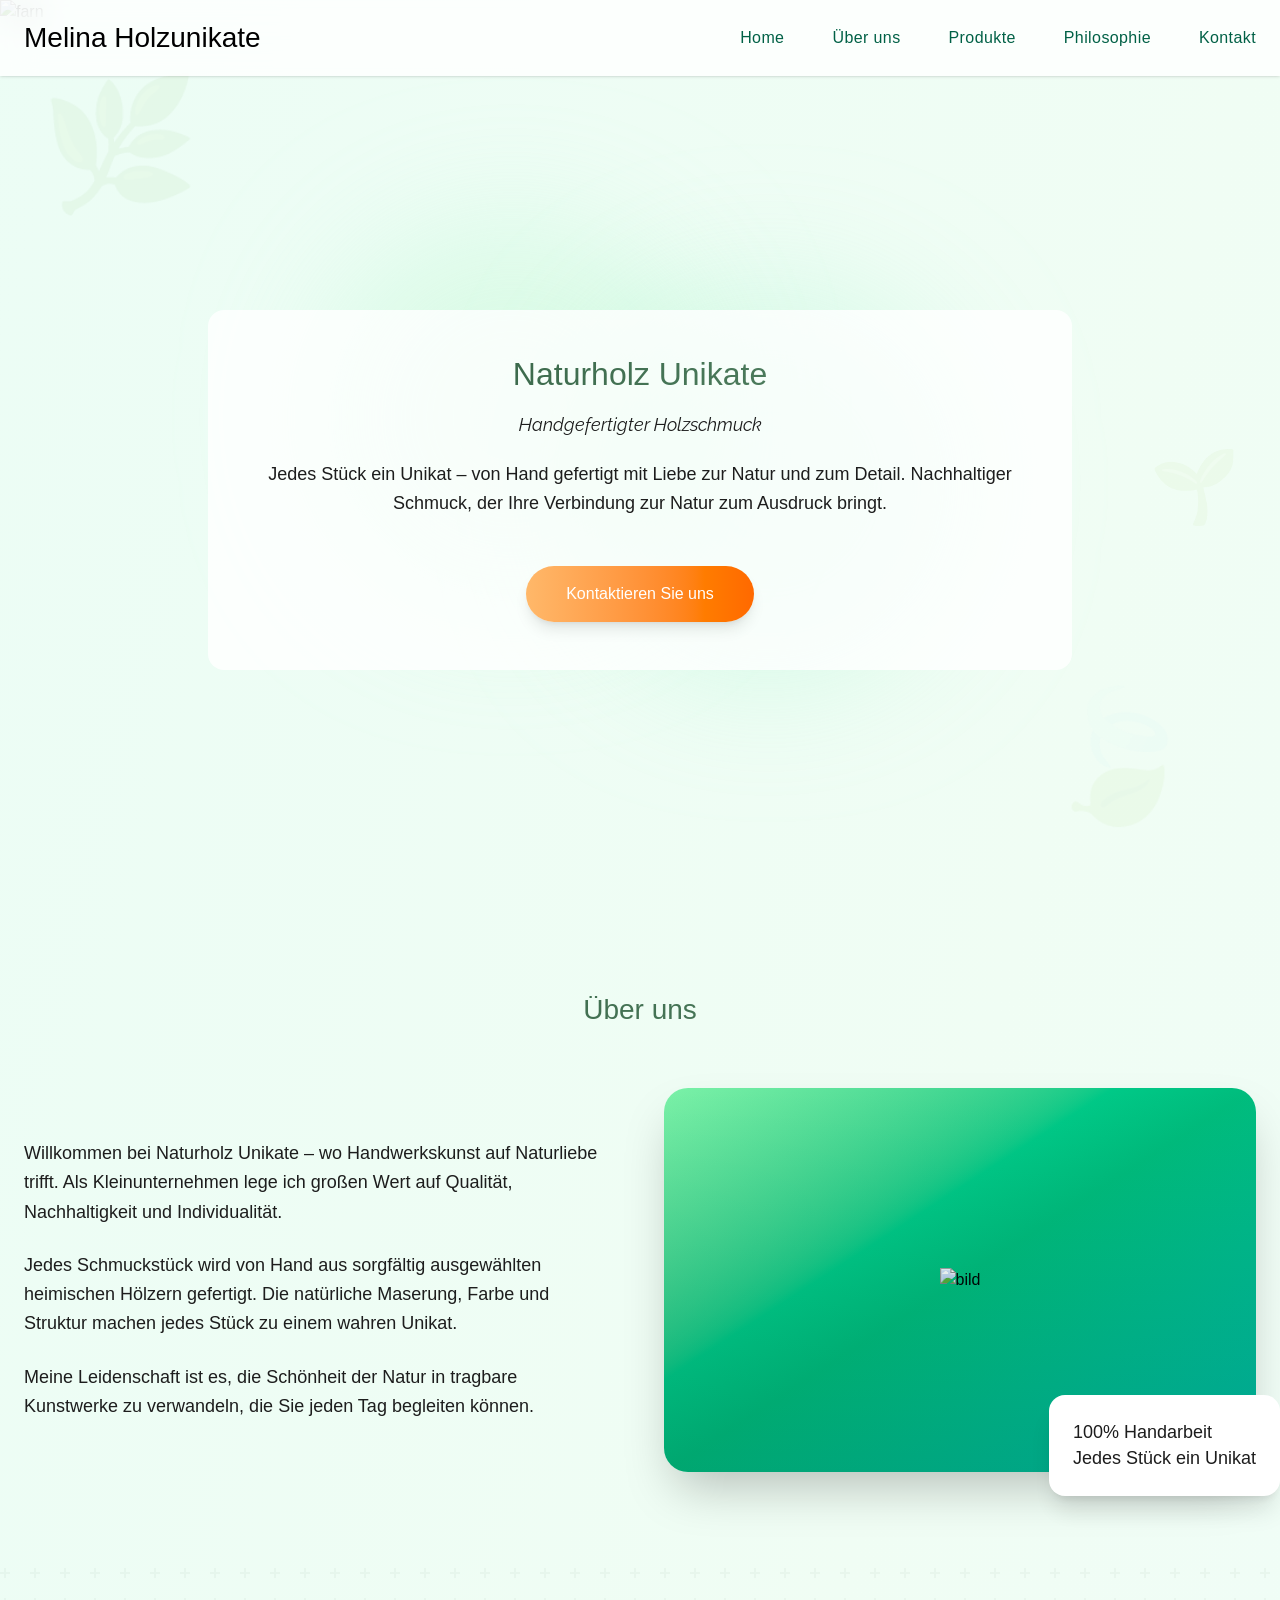
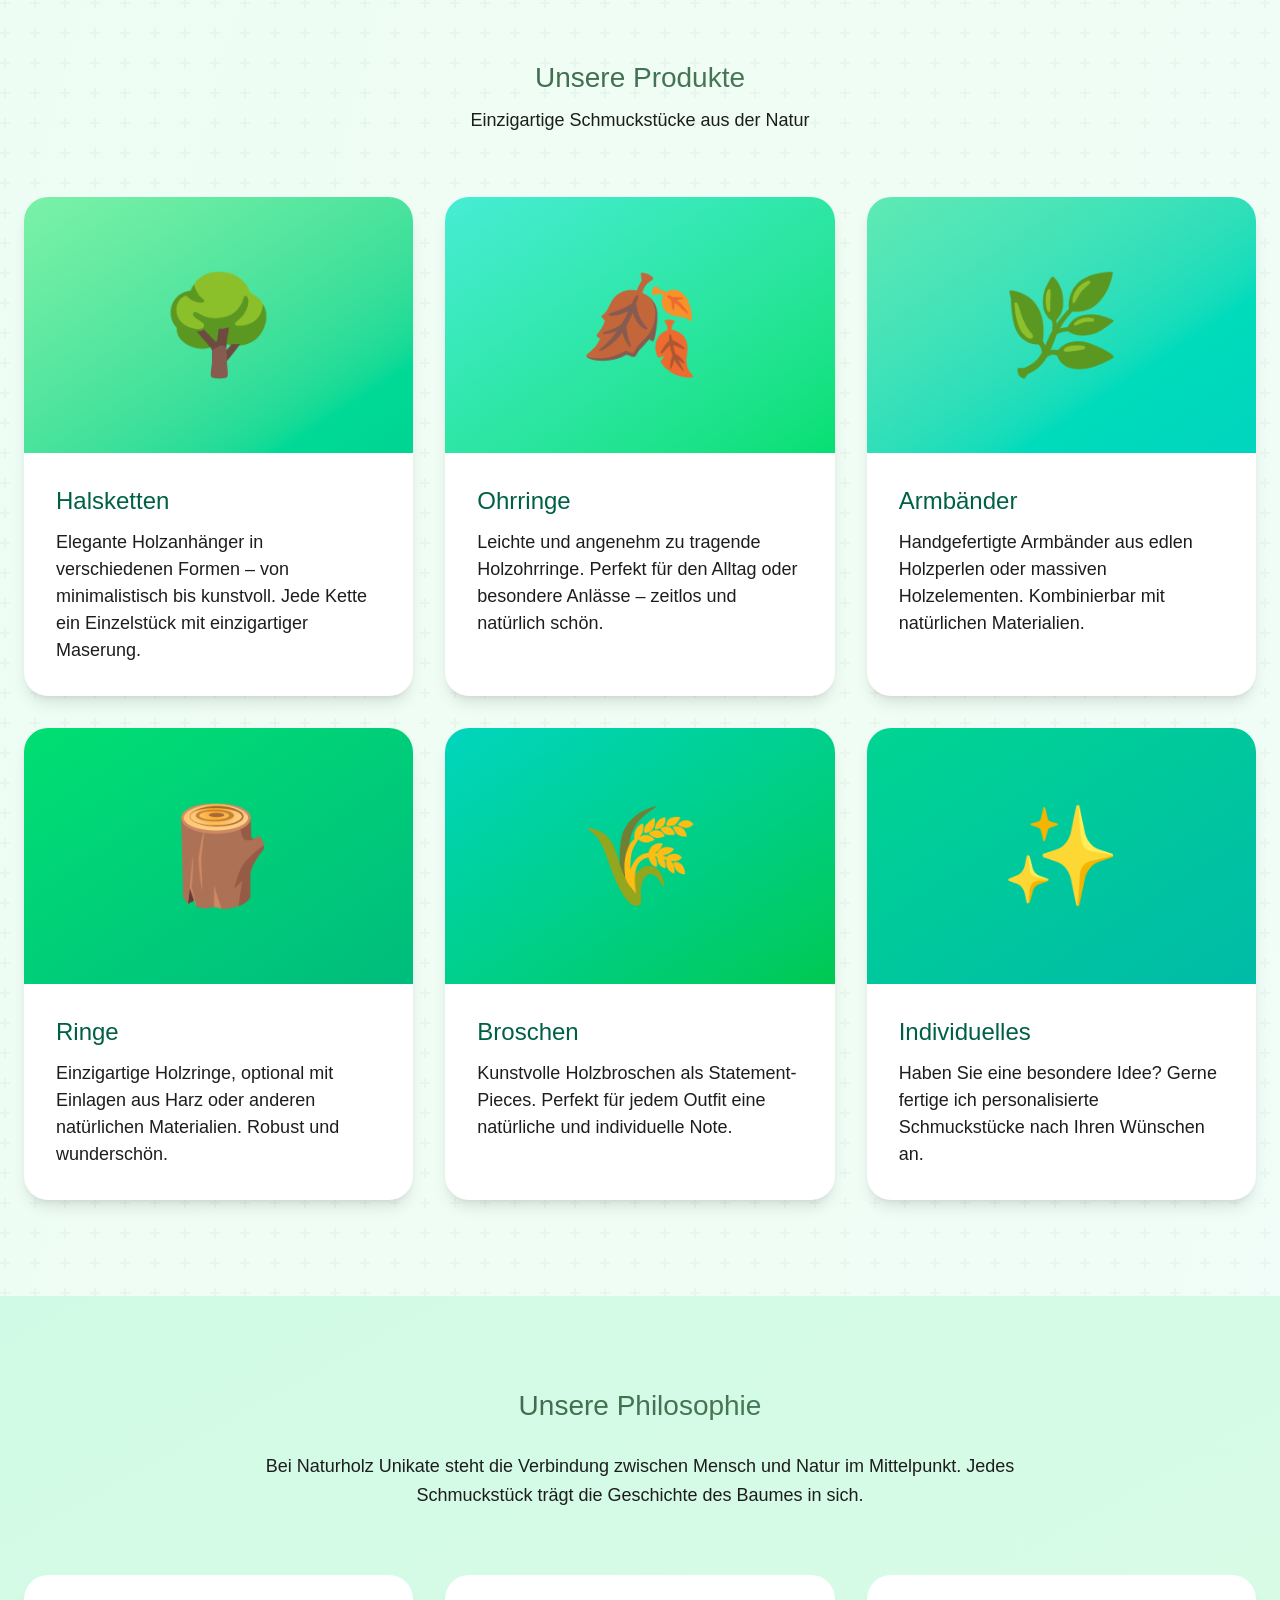
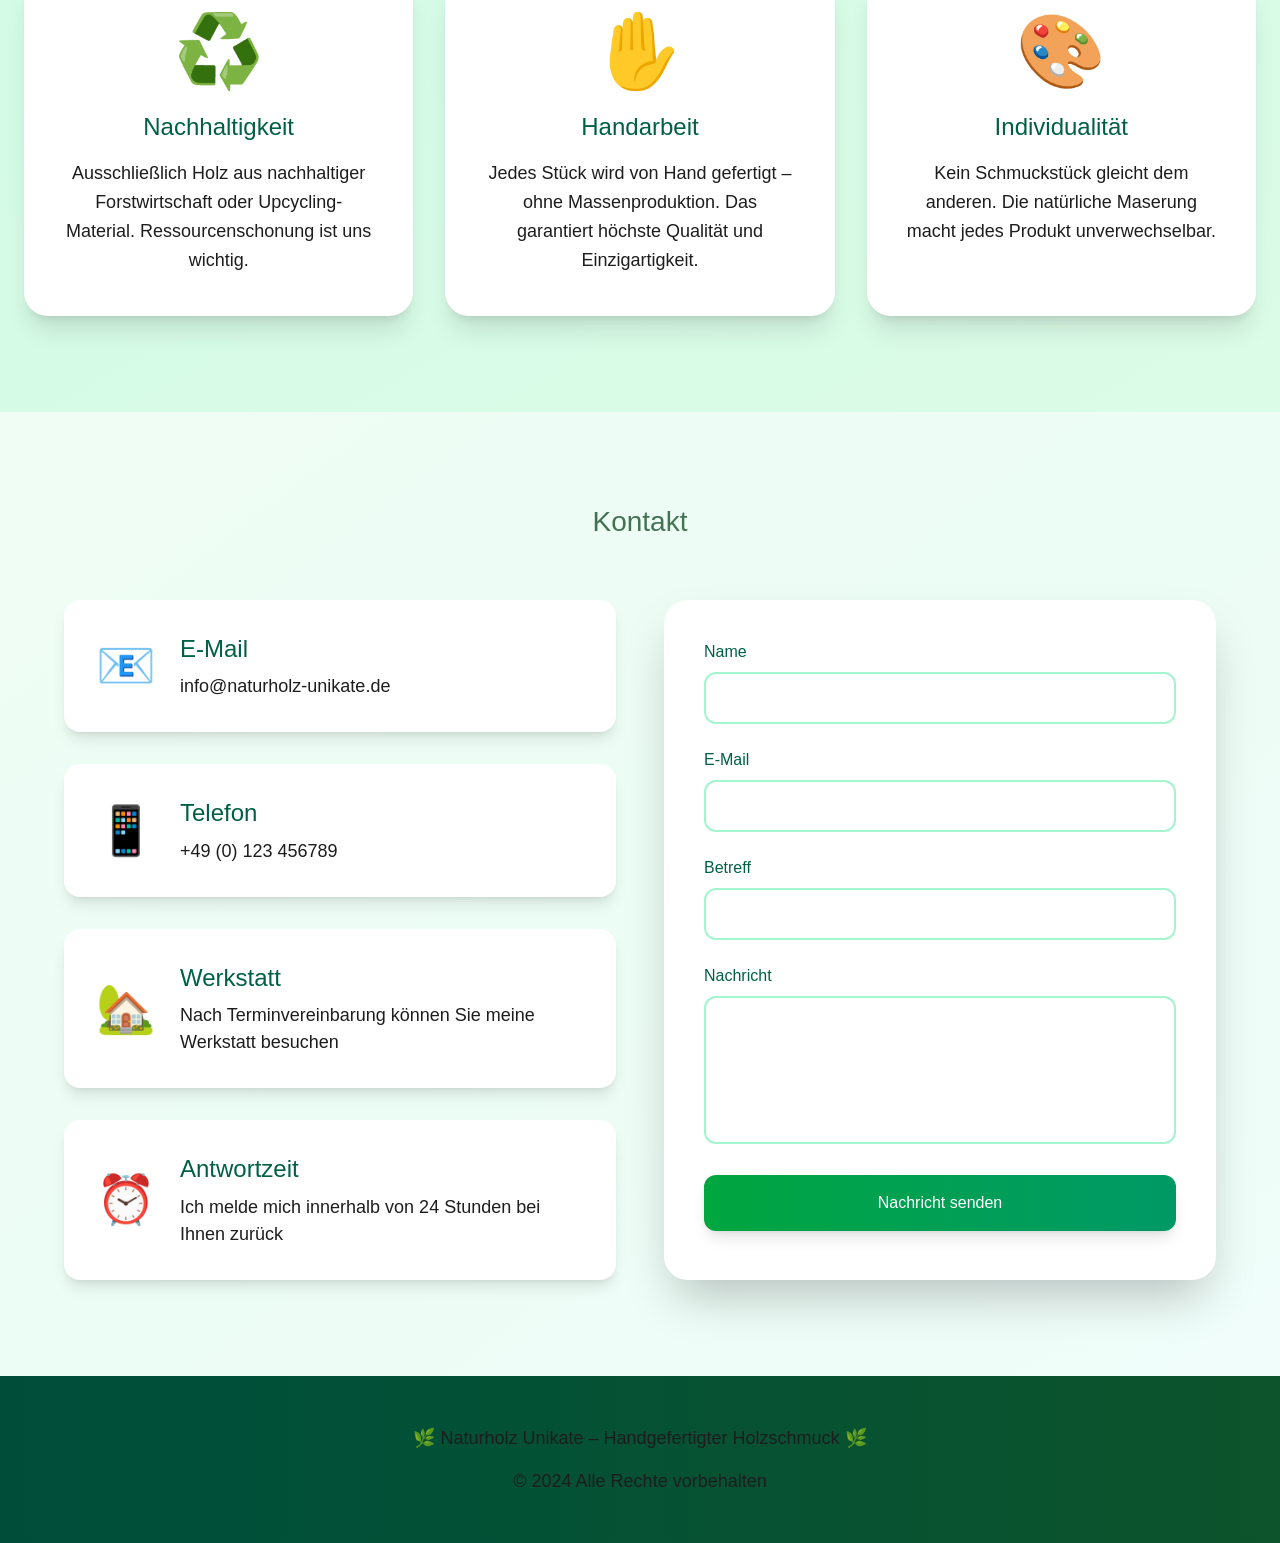
==== www/frontend/index.html @ d9a6f8c2 "first commit" ====
<!DOCTYPE html>
<html lang="de">
  <head>
    <meta charset="UTF-8" />
    <meta name="viewport" content="width=device-width, initial-scale=1.0" />
    <title>Naturholz Unikate - Handgefertigter Holzschmuck</title>
    <link href="./src/css/output.css" rel="stylesheet" />
  </head>
  <body class="bg-gradient-to-br from-emerald-50 via-green-50 to-teal-50 scroll-smooth" >

    <!-- Decorative Elements -->
    <div id="rotatingElements" class="fixed inset-0 overflow-hidden pointer-events-none">
      <div class="top-20 left-10 absolute opacity-5 text-9xl rotate-slow">
        🌿
      </div>
      <div
        class="right-20 bottom-20 absolute opacity-5 text-9xl rotate-slow"
        style="animation-delay: -20s"
      >
        🍃
      </div>
      <div
        class="top-1/2 right-10 absolute opacity-5 text-7xl"
        style="animation: float 8s ease-in-out infinite"
      >
        🌱
      </div>
    </div>

    <!-- Navigation -->
    <nav class="top-0 z-50 fixed bg-white/80 shadow-sm backdrop-blur-lg w-full">
      <div class="flex justify-between mx-auto px-6 py-4 max-w-7xl">
        <h2 class="text-lg">Melina Holzunikate</h2>
        <ul class="flex flex-wrap justify-center items-center gap-8 md:gap-12">
          <li>
            <a
              href="#home"
              class="font-medium text-emerald-800 hover:text-green-600 tracking-wide transition-colors"
              >Home</a
            >
          </li>
          <li>
            <a
              href="#aboutus"
              class="font-medium text-emerald-800 hover:text-green-600 tracking-wide transition-colors"
              >Über uns</a
            >
          </li>
          <li>
            <a
              href="#produkte"
              class="font-medium text-emerald-800 hover:text-green-600 tracking-wide transition-colors"
              >Produkte</a
            >
          </li>
          <li>
            <a
              href="#philosophie"
              class="font-medium text-emerald-800 hover:text-green-600 tracking-wide transition-colors"
              >Philosophie</a
            >
          </li>
          <li>
            <a
              href="#kontakt"
              class="font-medium text-emerald-800 hover:text-green-600 tracking-wide transition-colors"
              >Kontakt</a
            >
          </li>
        </ul>
      </div>
    </nav>

    <!-- Hero Section -->
    <section id="home" class="relative flex justify-center items-center pt-20 min-h-screen overflow-hidden">
        <img src="./src/images/fern-7444015_1280.jpg" alt="farn" class="absolute inset-0 w-full">  

      <!-- Animated circles -->
      <div
        class="top-1/4 left-1/4 absolute bg-green-200 opacity-30 blur-3xl rounded-full w-96 h-96 animate-pulse mix-blend-multiply filter"
      ></div>
      <div
        class="right-1/4 bottom-1/4 absolute bg-emerald-200 opacity-30 blur-3xl rounded-full w-96 h-96 animate-pulse mix-blend-multiply filter"
        style="animation-delay: 2s"
      ></div>

      <div class="z-10 relative bg-white/80 mx-auto p-12 rounded-2xl max-w-5xl text-center">
        <h1 class="mb-6 font-bold text-5xl md:text-7xl gradient-text">
          Naturholz Unikate
        </h1>
        <p class="mb-6 font-light text-green-700 text-2xl md:text-3xl italic">
          Handgefertigter Holzschmuck 
        </p>
        <p
          class="mx-auto max-w-3xl text-emerald-800 text-lg md:text-xl leading-relaxed"
        >
          Jedes Stück ein Unikat – von Hand gefertigt mit Liebe zur Natur und
          zum Detail. Nachhaltiger Schmuck, der Ihre Verbindung zur Natur zum
          Ausdruck bringt.
        </p>
        <div class="mt-12">
          <a
            href="#kontakt"
            class="inline-block bg-gradient-to-r from-orange-300 hover:from-orange-400 to-orange-500 hover:to-orange-600 shadow-lg px-10 py-4 rounded-full font-semibold text-white hover:scale-105 transition-all transform"
          >
            Kontaktieren Sie uns
          </a>
        </div>
      </div>
    </section>

    <!-- Über uns -->
    <section id="aboutus" class="relative px-6 py-24">
      <div class="mx-auto max-w-7xl">
        <h2
          class="mb-16 font-bold text-5xl md:text-6xl text-center gradient-text"
        >
          Über uns
        </h2>
        <div class="items-center gap-12 grid md:grid-cols-2">
          <div class="space-y-6 text-emerald-900 text-lg">
            <p class="leading-relaxed">
              Willkommen bei Naturholz Unikate – wo Handwerkskunst auf
              Naturliebe trifft. Als Kleinunternehmen lege ich großen Wert auf
              Qualität, Nachhaltigkeit und Individualität.
            </p>
            <p class="leading-relaxed">
              Jedes Schmuckstück wird von Hand aus sorgfältig ausgewählten
              heimischen Hölzern gefertigt. Die natürliche Maserung, Farbe und
              Struktur machen jedes Stück zu einem wahren Unikat.
            </p>
            <p class="leading-relaxed">
              Meine Leidenschaft ist es, die Schönheit der Natur in tragbare
              Kunstwerke zu verwandeln, die Sie jeden Tag begleiten können.
            </p>
          </div>
          <div class="relative">
            <div
              class="relative flex justify-center items-center bg-gradient-to-br from-green-300 via-emerald-500 to-teal-500 shadow-2xl rounded-3xl h-96 overflow-hidden hover:scale-105 transition-transform duration-500 transform"
            >
              <img src="./src/images/MEL_-224.jpg" alt="bild">
              <div
                class="absolute inset-0 bg-gradient-to-t from-emerald-900/20 to-transparent"
              ></div>
            </div>
            <div
              class="-right-6 -bottom-6 absolute bg-white shadow-xl p-6 rounded-2xl"
            >
              <p class="font-semibold text-green-700">100% Handarbeit</p>
              <p class="text-emerald-600 text-sm">Jedes Stück ein Unikat</p>
            </div>
          </div>
        </div>
      </div>
    </section>

    <!-- Produkte -->
    <section
      id="produkte"
      class="bg-gradient-to-br from-green-50 to-emerald-50 px-6 py-24 leaf-pattern"
    >
      <div class="mx-auto max-w-7xl">
        <h2
          class="mb-4 font-bold text-5xl md:text-6xl text-center gradient-text"
        >
          Unsere Produkte
        </h2>
        <p class="mb-16 text-emerald-700 text-xl text-center">
          Einzigartige Schmuckstücke aus der Natur
        </p>

        <div class="gap-8 grid md:grid-cols-2 lg:grid-cols-3">
          <!-- Produkt 1 -->
          <div
            class="group bg-white shadow-lg hover:shadow-2xl rounded-3xl overflow-hidden transition-all hover:-translate-y-2 duration-300 transform"
          >
            <div
              class="relative flex justify-center items-center bg-gradient-to-br from-green-300 to-emerald-400 h-64 overflow-hidden"
            >
              <span
                class="text-8xl group-hover:scale-110 transition-transform duration-300"
                >🌳</span
              >
              <div
                class="absolute inset-0 bg-emerald-600/0 group-hover:bg-emerald-600/10 transition-colors"
              ></div>
            </div>
            <div class="p-8">
              <h3 class="mb-3 font-bold text-emerald-800 text-2xl">
                Halsketten
              </h3>
              <p class="text-emerald-700">
                Elegante Holzanhänger in verschiedenen Formen – von
                minimalistisch bis kunstvoll. Jede Kette ein Einzelstück mit
                einzigartiger Maserung.
              </p>
            </div>
          </div>

          <!-- Produkt 2 -->
          <div
            class="group bg-white shadow-lg hover:shadow-2xl rounded-3xl overflow-hidden transition-all hover:-translate-y-2 duration-300 transform"
          >
            <div
              class="relative flex justify-center items-center bg-gradient-to-br from-teal-300 to-green-400 h-64 overflow-hidden"
            >
              <span
                class="text-8xl group-hover:scale-110 transition-transform duration-300"
                >🍂</span
              >
              <div
                class="absolute inset-0 bg-green-600/0 group-hover:bg-green-600/10 transition-colors"
              ></div>
            </div>
            <div class="p-8">
              <h3 class="mb-3 font-bold text-emerald-800 text-2xl">Ohrringe</h3>
              <p class="text-emerald-700">
                Leichte und angenehm zu tragende Holzohrringe. Perfekt für den
                Alltag oder besondere Anlässe – zeitlos und natürlich schön.
              </p>
            </div>
          </div>

          <!-- Produkt 3 -->
          <div
            class="group bg-white shadow-lg hover:shadow-2xl rounded-3xl overflow-hidden transition-all hover:-translate-y-2 duration-300 transform"
          >
            <div
              class="relative flex justify-center items-center bg-gradient-to-br from-emerald-300 to-teal-400 h-64 overflow-hidden"
            >
              <span
                class="text-8xl group-hover:scale-110 transition-transform duration-300"
                >🌿</span
              >
              <div
                class="absolute inset-0 bg-teal-600/0 group-hover:bg-teal-600/10 transition-colors"
              ></div>
            </div>
            <div class="p-8">
              <h3 class="mb-3 font-bold text-emerald-800 text-2xl">
                Armbänder
              </h3>
              <p class="text-emerald-700">
                Handgefertigte Armbänder aus edlen Holzperlen oder massiven
                Holzelementen. Kombinierbar mit natürlichen Materialien.
              </p>
            </div>
          </div>

          <!-- Produkt 4 -->
          <div
            class="group bg-white shadow-lg hover:shadow-2xl rounded-3xl overflow-hidden transition-all hover:-translate-y-2 duration-300 transform"
          >
            <div
              class="relative flex justify-center items-center bg-gradient-to-br from-green-400 to-emerald-500 h-64 overflow-hidden"
            >
              <span
                class="text-8xl group-hover:scale-110 transition-transform duration-300"
                >🪵</span
              >
              <div
                class="absolute inset-0 bg-emerald-700/0 group-hover:bg-emerald-700/10 transition-colors"
              ></div>
            </div>
            <div class="p-8">
              <h3 class="mb-3 font-bold text-emerald-800 text-2xl">Ringe</h3>
              <p class="text-emerald-700">
                Einzigartige Holzringe, optional mit Einlagen aus Harz oder
                anderen natürlichen Materialien. Robust und wunderschön.
              </p>
            </div>
          </div>

          <!-- Produkt 5 -->
          <div
            class="group bg-white shadow-lg hover:shadow-2xl rounded-3xl overflow-hidden transition-all hover:-translate-y-2 duration-300 transform"
          >
            <div
              class="relative flex justify-center items-center bg-gradient-to-br from-teal-400 to-green-500 h-64 overflow-hidden"
            >
              <span
                class="text-8xl group-hover:scale-110 transition-transform duration-300"
                >🌾</span
              >
              <div
                class="absolute inset-0 bg-green-700/0 group-hover:bg-green-700/10 transition-colors"
              ></div>
            </div>
            <div class="p-8">
              <h3 class="mb-3 font-bold text-emerald-800 text-2xl">Broschen</h3>
              <p class="text-emerald-700">
                Kunstvolle Holzbroschen als Statement-Pieces. Perfekt für jedem
                Outfit eine natürliche und individuelle Note.
              </p>
            </div>
          </div>

          <!-- Produkt 6 -->
          <div
            class="group bg-white shadow-lg hover:shadow-2xl rounded-3xl overflow-hidden transition-all hover:-translate-y-2 duration-300 transform"
          >
            <div
              class="relative flex justify-center items-center bg-gradient-to-br from-emerald-400 to-teal-500 h-64 overflow-hidden"
            >
              <span
                class="text-8xl group-hover:scale-110 transition-transform duration-300"
                >✨</span
              >
              <div
                class="absolute inset-0 bg-teal-700/0 group-hover:bg-teal-700/10 transition-colors"
              ></div>
            </div>
            <div class="p-8">
              <h3 class="mb-3 font-bold text-emerald-800 text-2xl">
                Individuelles
              </h3>
              <p class="text-emerald-700">
                Haben Sie eine besondere Idee? Gerne fertige ich personalisierte
                Schmuckstücke nach Ihren Wünschen an.
              </p>
            </div>
          </div>
        </div>
      </div>
    </section>

    <!-- Philosophie -->
    <section
      id="philosophie"
      class="bg-gradient-to-br from-emerald-100 to-green-100 px-6 py-24"
    >
      <div class="mx-auto max-w-7xl">
        <h2
          class="mb-8 font-bold text-5xl md:text-6xl text-center gradient-text"
        >
          Unsere Philosophie
        </h2>
        <p
          class="mx-auto mb-16 max-w-3xl text-emerald-800 text-xl text-center leading-relaxed"
        >
          Bei Naturholz Unikate steht die Verbindung zwischen Mensch und Natur
          im Mittelpunkt. Jedes Schmuckstück trägt die Geschichte des Baumes in
          sich.
        </p>

        <div class="gap-8 grid md:grid-cols-3">
          <div
            class="bg-white shadow-xl p-10 rounded-3xl text-center hover:scale-105 transition-all duration-300 transform"
          >
            <div class="mb-6 text-7xl">♻️</div>
            <h3 class="mb-4 font-bold text-emerald-800 text-2xl">
              Nachhaltigkeit
            </h3>
            <p class="text-emerald-700 leading-relaxed">
              Ausschließlich Holz aus nachhaltiger Forstwirtschaft oder
              Upcycling-Material. Ressourcenschonung ist uns wichtig.
            </p>
          </div>

          <div
            class="bg-white shadow-xl p-10 rounded-3xl text-center hover:scale-105 transition-all duration-300 transform"
          >
            <div class="mb-6 text-7xl">✋</div>
            <h3 class="mb-4 font-bold text-emerald-800 text-2xl">Handarbeit</h3>
            <p class="text-emerald-700 leading-relaxed">
              Jedes Stück wird von Hand gefertigt – ohne Massenproduktion. Das
              garantiert höchste Qualität und Einzigartigkeit.
            </p>
          </div>

          <div
            class="bg-white shadow-xl p-10 rounded-3xl text-center hover:scale-105 transition-all duration-300 transform"
          >
            <div class="mb-6 text-7xl">🎨</div>
            <h3 class="mb-4 font-bold text-emerald-800 text-2xl">
              Individualität
            </h3>
            <p class="text-emerald-700 leading-relaxed">
              Kein Schmuckstück gleicht dem anderen. Die natürliche Maserung
              macht jedes Produkt unverwechselbar.
            </p>
          </div>
        </div>
      </div>
    </section>

    <!-- Kontakt -->
    <section
      id="kontakt"
      class="bg-gradient-to-br from-green-50 via-emerald-50 to-teal-50 px-6 py-24"
    >
      <div class="mx-auto max-w-6xl">
        <h2
          class="mb-16 font-bold text-5xl md:text-6xl text-center gradient-text"
        >
          Kontakt
        </h2>

        <div class="gap-12 grid md:grid-cols-2">
          <!-- Kontakt Info -->
          <div class="space-y-8">
            <div
              class="bg-white shadow-lg hover:shadow-xl p-8 rounded-2xl transition-shadow"
            >
              <div class="flex items-center gap-6">
                <div class="text-5xl">📧</div>
                <div>
                  <h3 class="mb-2 font-bold text-emerald-800 text-xl">
                    E-Mail
                  </h3>
                  <p class="text-emerald-700">info@naturholz-unikate.de</p>
                </div>
              </div>
            </div>

            <div
              class="bg-white shadow-lg hover:shadow-xl p-8 rounded-2xl transition-shadow"
            >
              <div class="flex items-center gap-6">
                <div class="text-5xl">📱</div>
                <div>
                  <h3 class="mb-2 font-bold text-emerald-800 text-xl">
                    Telefon
                  </h3>
                  <p class="text-emerald-700">+49 (0) 123 456789</p>
                </div>
              </div>
            </div>

            <div
              class="bg-white shadow-lg hover:shadow-xl p-8 rounded-2xl transition-shadow"
            >
              <div class="flex items-center gap-6">
                <div class="text-5xl">🏡</div>
                <div>
                  <h3 class="mb-2 font-bold text-emerald-800 text-xl">
                    Werkstatt
                  </h3>
                  <p class="text-emerald-700">
                    Nach Terminvereinbarung können Sie meine Werkstatt besuchen
                  </p>
                </div>
              </div>
            </div>

            <div
              class="bg-white shadow-lg hover:shadow-xl p-8 rounded-2xl transition-shadow"
            >
              <div class="flex items-center gap-6">
                <div class="text-5xl">⏰</div>
                <div>
                  <h3 class="mb-2 font-bold text-emerald-800 text-xl">
                    Antwortzeit
                  </h3>
                  <p class="text-emerald-700">
                    Ich melde mich innerhalb von 24 Stunden bei Ihnen zurück
                  </p>
                </div>
              </div>
            </div>
          </div>

          <!-- Kontakt Form -->
          <div class="bg-white shadow-2xl p-10 rounded-3xl">
            <form id="contact-form" class="space-y-6">
              <div>
                <label class="block mb-2 font-semibold text-emerald-800"
                  >Name</label
                >
                <input
                  type="text"
                  required
                  class="px-4 py-3 border-2 border-emerald-200 focus:border-emerald-500 rounded-xl focus:outline-none w-full transition-colors"
                />
              </div>
              <div>
                <label class="block mb-2 font-semibold text-emerald-800"
                  >E-Mail</label
                >
                <input
                  type="email"
                  required
                  class="px-4 py-3 border-2 border-emerald-200 focus:border-emerald-500 rounded-xl focus:outline-none w-full transition-colors"
                />
              </div>
              <div>
                <label class="block mb-2 font-semibold text-emerald-800"
                  >Betreff</label
                >
                <input
                  type="text"
                  required
                  class="px-4 py-3 border-2 border-emerald-200 focus:border-emerald-500 rounded-xl focus:outline-none w-full transition-colors"
                />
              </div>
              <div>
                <label class="block mb-2 font-semibold text-emerald-800"
                  >Nachricht</label
                >
                <textarea
                  required
                  rows="5"
                  class="px-4 py-3 border-2 border-emerald-200 focus:border-emerald-500 rounded-xl focus:outline-none w-full transition-colors resize-none"
                ></textarea>
              </div>
              <button
                type="submit"
                class="bg-gradient-to-r from-green-600 hover:from-green-700 to-emerald-600 hover:to-emerald-700 shadow-lg py-4 rounded-xl w-full font-semibold text-white hover:scale-105 transition-all transform"
              >
                Nachricht senden
              </button>
            </form>
          </div>
        </div>
      </div>
    </section>

    <!-- Footer -->
    <footer
      class="bg-gradient-to-r from-emerald-900 to-green-900 py-12 text-emerald-100 text-center"
    >
      <div class="mx-auto px-6 max-w-7xl">
        <p class="mb-4 text-lg">
          🌿 Naturholz Unikate – Handgefertigter Holzschmuck 🌿
        </p>
        <p class="text-emerald-300">&copy; 2024 Alle Rechte vorbehalten</p>
      </div>
    </footer>

    <script>
      // Smooth scroll
      document.querySelectorAll('a[href^="#"]').forEach((anchor) => {
        anchor.addEventListener("click", function (e) {
          e.preventDefault();
          const target = document.querySelector(this.getAttribute("href"));
          if (target) {
            target.scrollIntoView({ behavior: "smooth", block: "start" });
          }
        });
      });

      // Form submission
      document
        .getElementById("contact-form")
        .addEventListener("submit", function (e) {
          e.preventDefault();
          alert(
            "Vielen Dank für Ihre Nachricht! 🌿 Ich werde mich zeitnah bei Ihnen melden."
          );
          this.reset();
        });
    </script>
  </body>
</html>
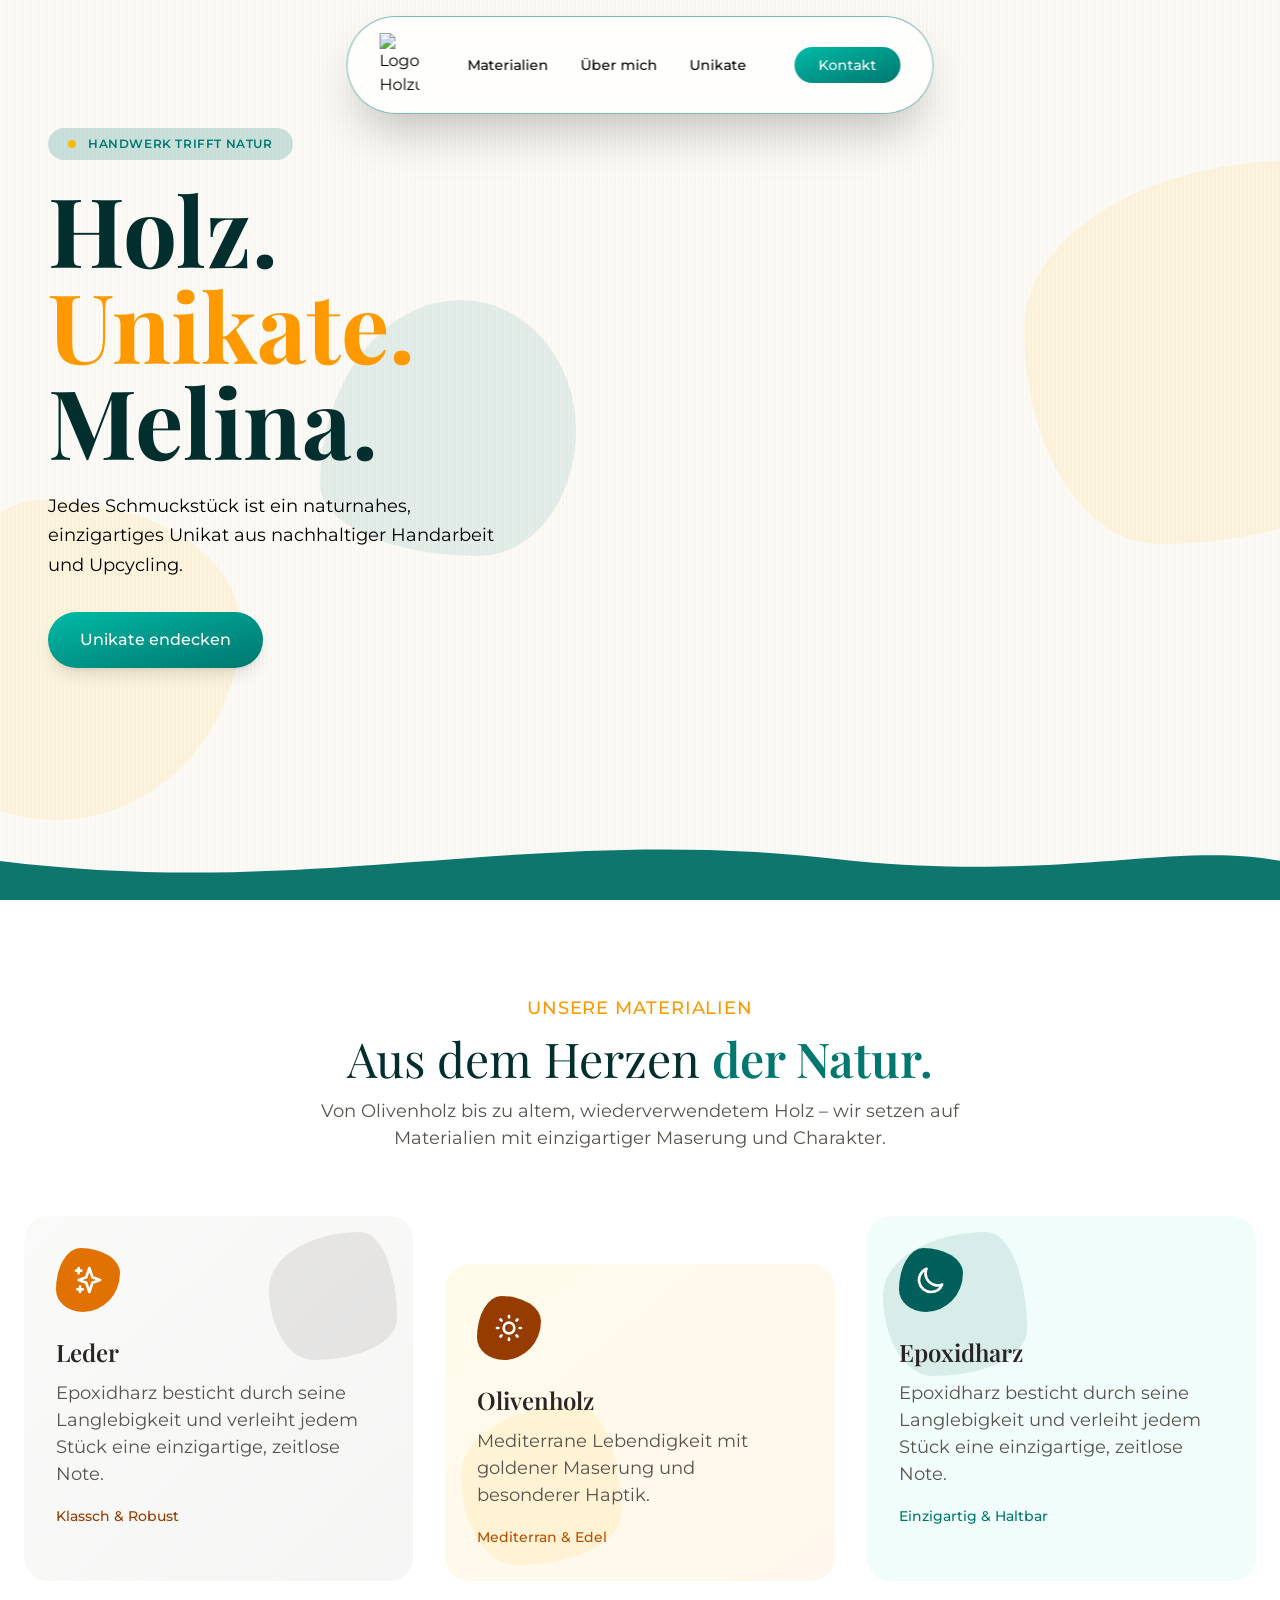
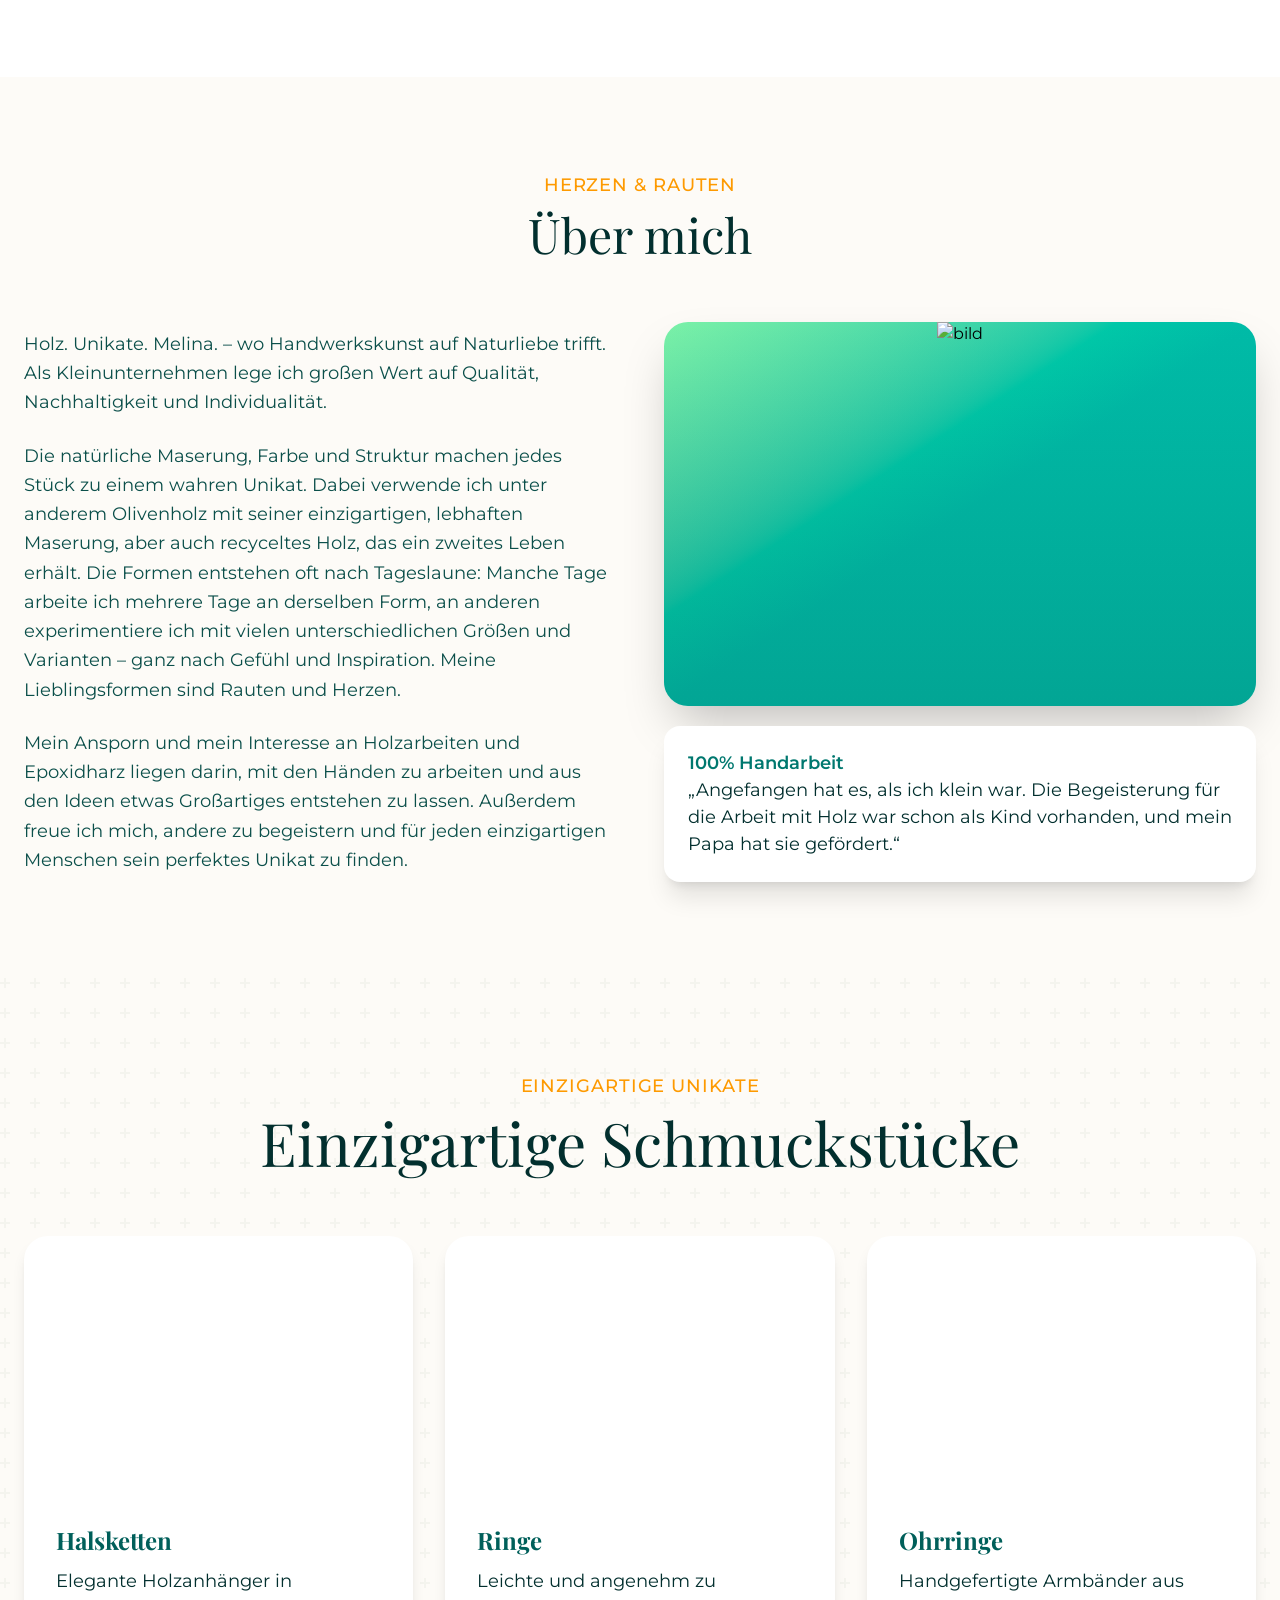
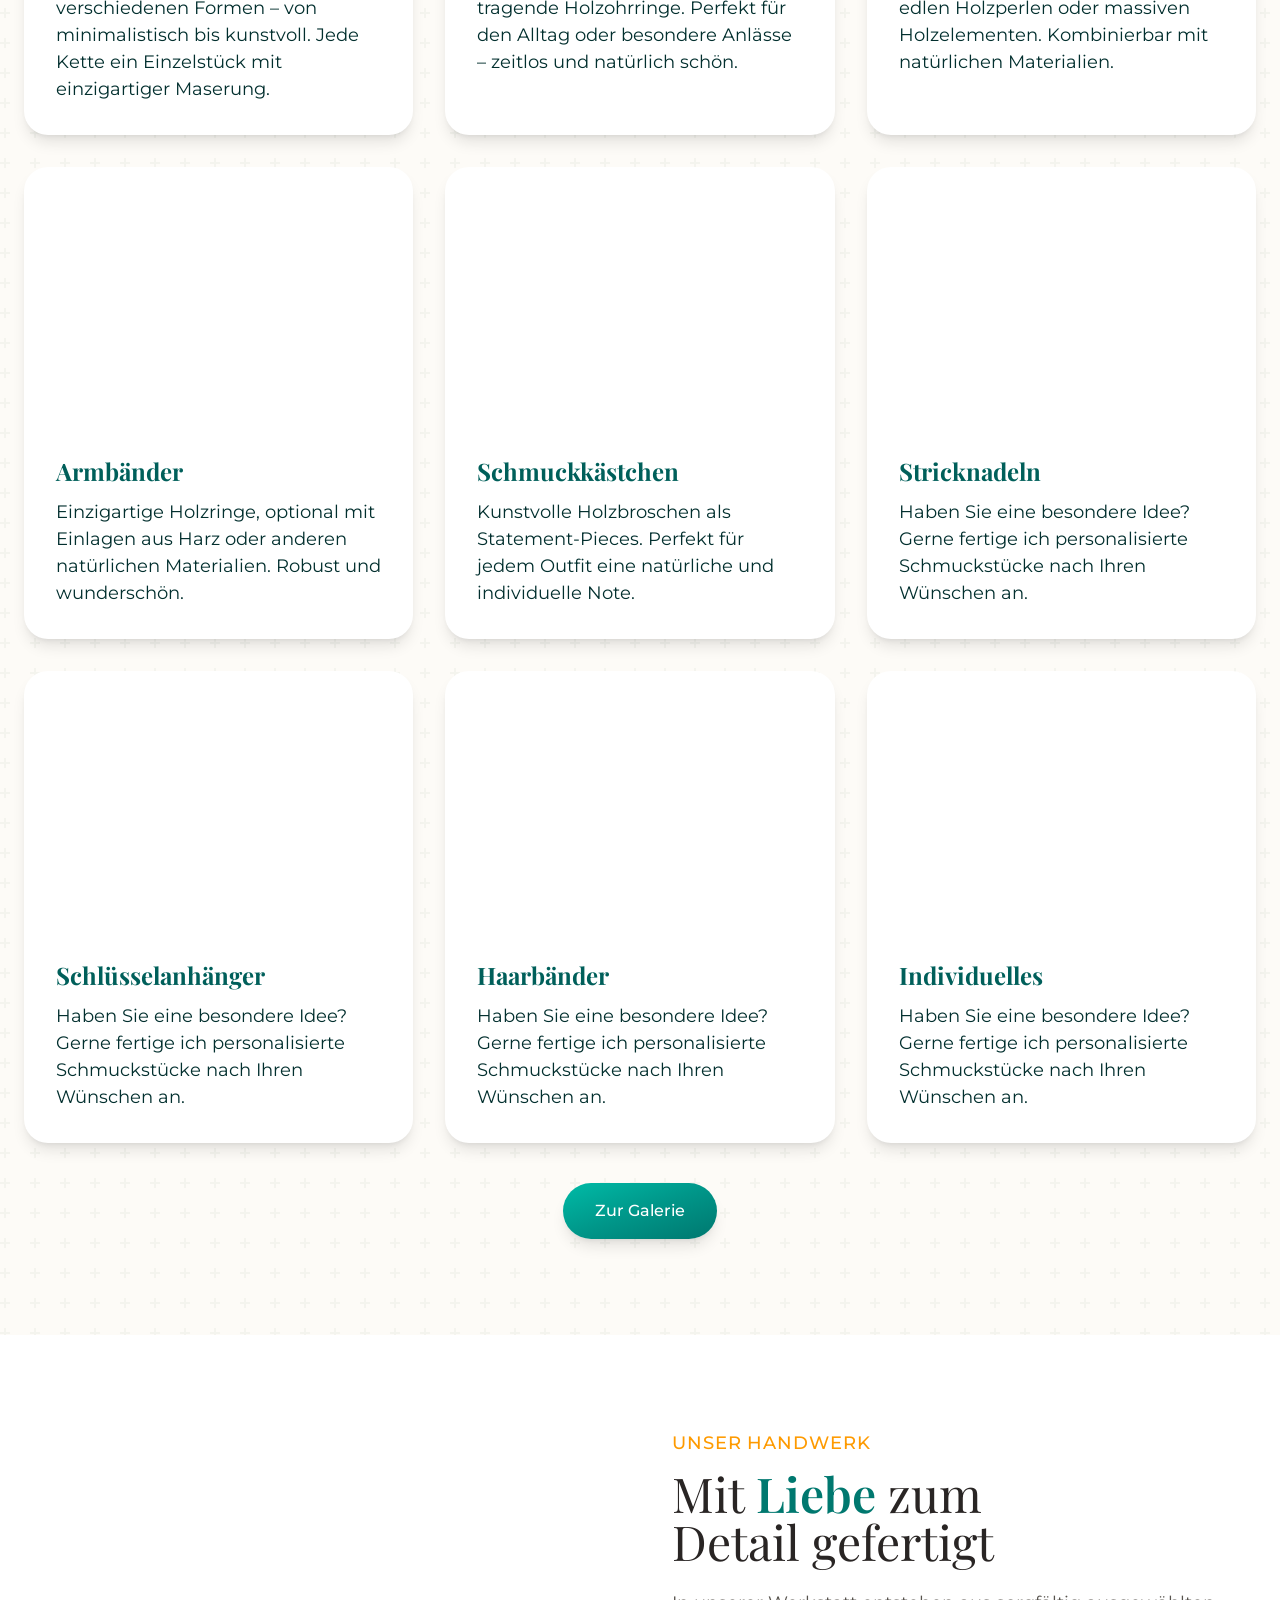
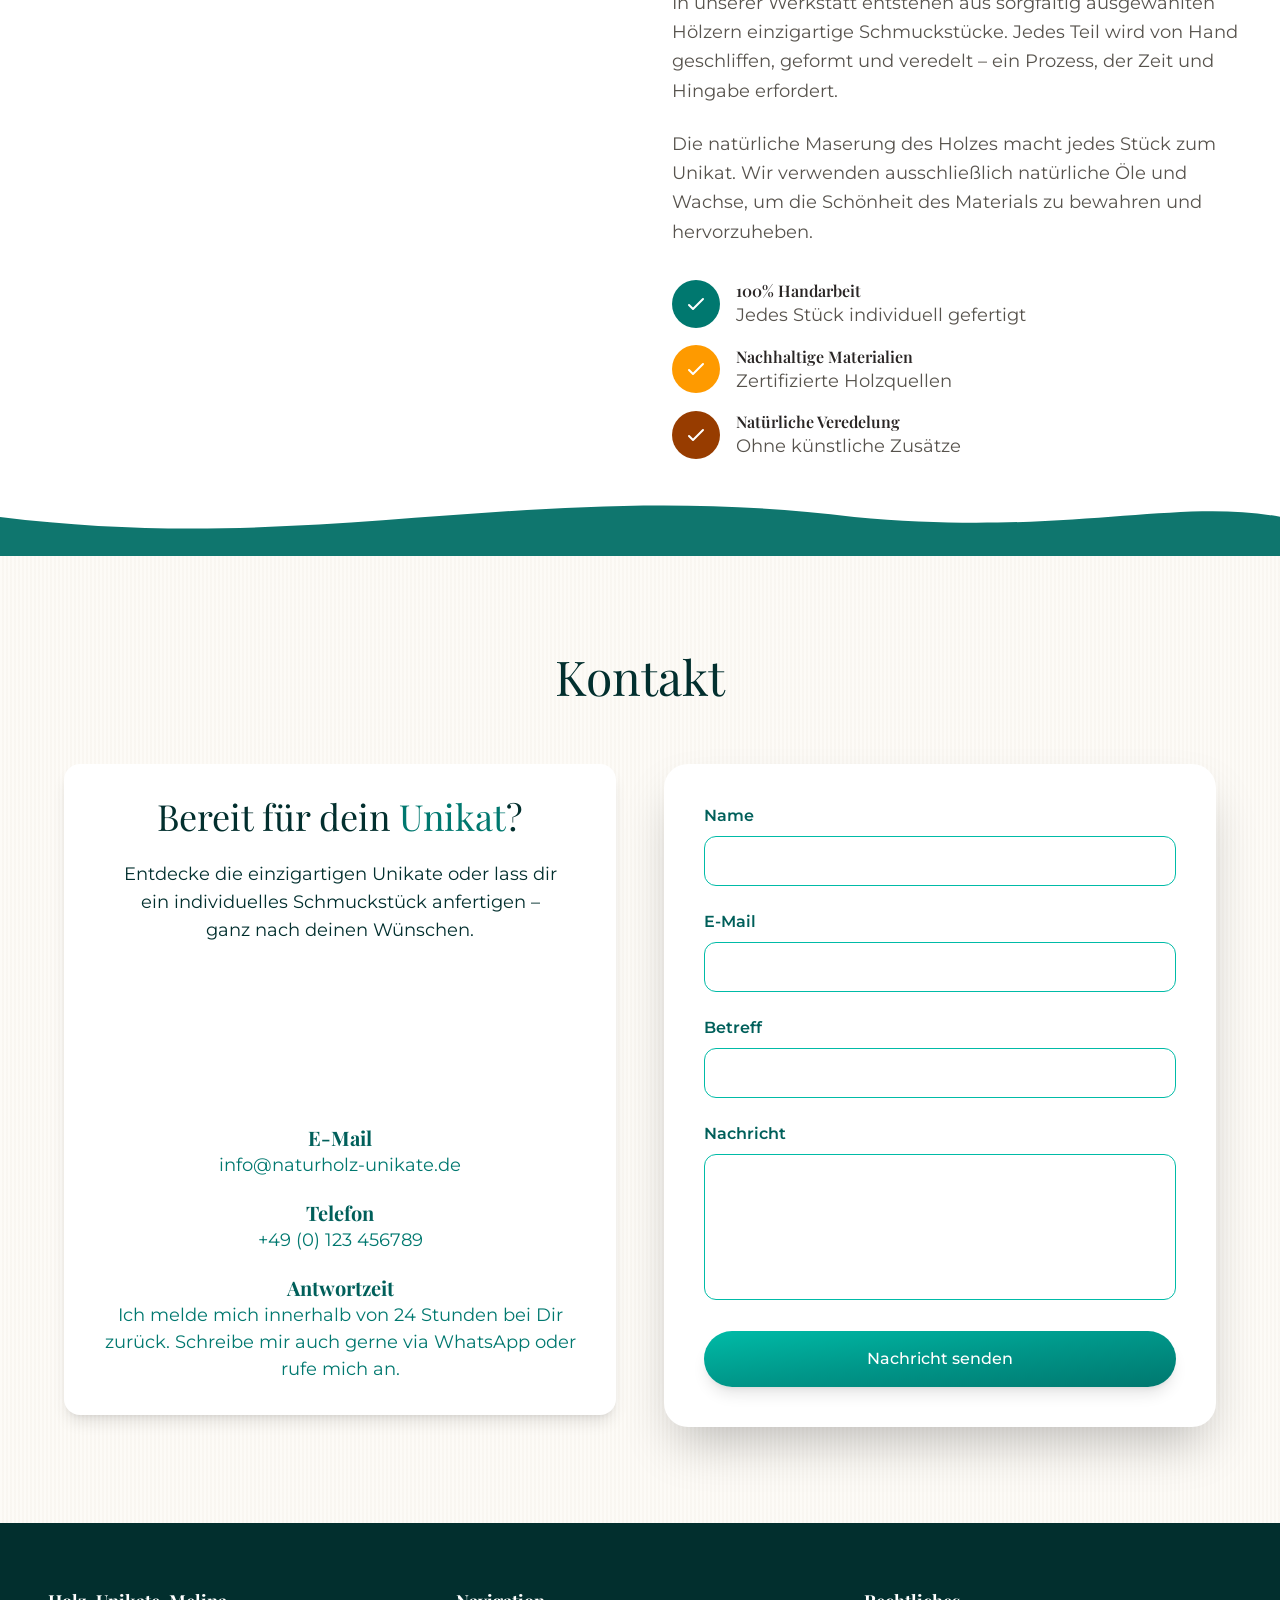
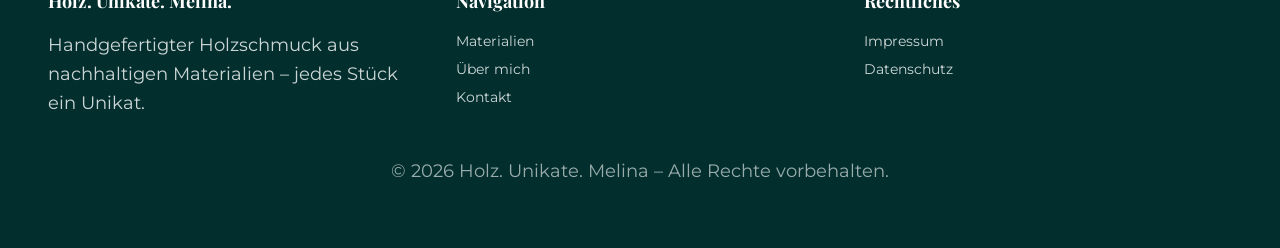
==== commit 95eeb405: "added year in footer and smooth scroll" ====
--- a/www/frontend/index.html
+++ b/www/frontend/index.html
@@ -6,168 +6,354 @@
     <title>Naturholz Unikate - Handgefertigter Holzschmuck</title>
     <link href="./src/css/output.css" rel="stylesheet" />
   </head>
-  <body class="bg-gradient-to-br from-emerald-50 via-green-50 to-teal-50 scroll-smooth" >
-
-    <!-- Decorative Elements -->
-    <div id="rotatingElements" class="fixed inset-0 overflow-hidden pointer-events-none">
-      <div class="top-20 left-10 absolute opacity-5 text-9xl rotate-slow">
-        🌿
-      </div>
+  <body class="bg-wood scroll-smooth">
+    <!-- Navigation -->
+    <nav class="top-4 left-1/2 z-50 fixed -translate-x-1/2 animate-fade-scale">
       <div
-        class="right-20 bottom-20 absolute opacity-5 text-9xl rotate-slow"
-        style="animation-delay: -20s"
+        class="bg-white/80 shadow-2xl backdrop-blur-xl px-8 py-4 border border-teal-700/50 rounded-full"
       >
-        🍃
-      </div>
+        <div class="flex items-center gap-12">
+          <div class="items-center gap-3">
+            <a href="#home">
+              <img
+                src="./src/images/logo_holzunikate.svg"
+                alt="Logo Holzunikate"
+                class="w-10"
+              />
+            </a>
+            <span
+              class="hidden font-display font-bold text-teal-700 text-xl tracking-tight md:Display"
+              >Holz. Unikate. Melina</span
+            >
+          </div>
+
+          <div
+            class="hidden lg:flex items-center gap-8 font-medium text-timber-700 text-sm"
+          >
+            <a href="#materials" class="hover:text-teal-700 transition-colors"
+              >Materialien</a
+            >
+            <a href="#about" class="hover:text-teal-700 transition-colors"
+              >Über mich</a
+            >
+            <a href="#products" class="hover:text-teal-700 transition-colors"
+              >Unikate</a
+            >
+          </div>
+
+          <a
+            href="#contact"
+            class="bg-gradient-to-br from-teal-500 to-teal-700 hover:shadow-lg px-6 py-2 rounded-full font-medium text-white text-sm hover:scale-105 transition-all"
+          >
+            Kontakt
+          </a>
+        </div>
+      </div>
+    </nav>
+
+    <!-- Hero  -->
+    <section
+      id="home"
+      class="relative pt-12 pb-18 min-h-screen overflow-hidden grain-texture"
+    >
+      <!-- Organische Background Shapes -->
       <div
-        class="top-1/2 right-10 absolute opacity-5 text-7xl"
-        style="animation: float 8s ease-in-out infinite"
-      >
-        🌱
-      </div>
-    </div>
-
-    <!-- Navigation -->
-    <nav class="top-0 z-50 fixed bg-white/80 shadow-sm backdrop-blur-lg w-full">
-      <div class="flex justify-between mx-auto px-6 py-4 max-w-7xl">
-        <h2 class="text-lg">Melina Holzunikate</h2>
-        <ul class="flex flex-wrap justify-center items-center gap-8 md:gap-12">
-          <li>
-            <a
-              href="#home"
-              class="font-medium text-emerald-800 hover:text-green-600 tracking-wide transition-colors"
-              >Home</a
-            >
-          </li>
-          <li>
-            <a
-              href="#aboutus"
-              class="font-medium text-emerald-800 hover:text-green-600 tracking-wide transition-colors"
-              >Über uns</a
-            >
-          </li>
-          <li>
-            <a
-              href="#produkte"
-              class="font-medium text-emerald-800 hover:text-green-600 tracking-wide transition-colors"
-              >Produkte</a
-            >
-          </li>
-          <li>
-            <a
-              href="#philosophie"
-              class="font-medium text-emerald-800 hover:text-green-600 tracking-wide transition-colors"
-              >Philosophie</a
-            >
-          </li>
-          <li>
-            <a
-              href="#kontakt"
-              class="font-medium text-emerald-800 hover:text-green-600 tracking-wide transition-colors"
-              >Kontakt</a
-            >
-          </li>
-        </ul>
-      </div>
-    </nav>
-
-    <!-- Hero Section -->
-    <section id="home" class="relative flex justify-center items-center pt-20 min-h-screen overflow-hidden">
-        <img src="./src/images/fern-7444015_1280.jpg" alt="farn" class="absolute inset-0 w-full">  
-
-      <!-- Animated circles -->
-      <div
-        class="top-1/4 left-1/4 absolute bg-green-200 opacity-30 blur-3xl rounded-full w-96 h-96 animate-pulse mix-blend-multiply filter"
+        class="top-40 -right-32 z-10 absolute bg-amber-400/10 w-96 h-96 organic-shape-1 blob-animation"
       ></div>
       <div
-        class="right-1/4 bottom-1/4 absolute bg-emerald-200 opacity-30 blur-3xl rounded-full w-96 h-96 animate-pulse mix-blend-multiply filter"
-        style="animation-delay: 2s"
+        class="bottom-20 -left-20 z-10 absolute bg-amber-400/10 w-80 h-80 organic-shape-2 blob-animation"
+        style="animation-delay: -4s"
       ></div>
-
-      <div class="z-10 relative bg-white/80 mx-auto p-12 rounded-2xl max-w-5xl text-center">
-        <h1 class="mb-6 font-bold text-5xl md:text-7xl gradient-text">
-          Naturholz Unikate
-        </h1>
-        <p class="mb-6 font-light text-green-700 text-2xl md:text-3xl italic">
-          Handgefertigter Holzschmuck 
+      <div
+        class="top-1/3 left-1/4 z-10 absolute bg-teal-700/10 w-64 h-64 organic-shape-3 blob-animation"
+        style="animation-delay: -8s"
+      ></div>
+
+      <div class="z-40 relative mx-auto px-6 lg:px-12 max-w-7xl">
+        <div class="items-center gap-8 grid grid-cols-12">
+          <!-- Text Bereich - asymmetrisch platziert -->
+          <div
+            class="col-span-12 lg:col-span-5 lg:col-start-1 mt-20 stagger-in"
+          >
+            <!-- Badge -->
+
+            <div
+              class="inline-flex items-center gap-3 bg-teal-700/20 mb-5 px-5 py-2 rounded-full"
+            >
+              <div
+                class="bg-amber-400 rounded-full w-2 h-2 animate-pulse"
+              ></div>
+              <span
+                class="font-semibold text-teal-700 text-xs uppercase tracking-wider"
+                >Handwerk trifft Natur</span
+              >
+            </div>
+
+            <!-- Headline -->
+            <h1
+              class="mb-6 font-bold text-teal-950 text-6xl lg:text-7xl xl:text-8xl leading-none"
+            >
+              Holz.<br />
+              <span class="text-amber-500">Unikate.</span><br />
+              Melina.
+            </h1>
+            <p
+              class="mb-8 max-w-md text-bark-700 text-lg lg:text-xl leading-relaxed"
+            >
+              Jedes Schmuckstück ist ein naturnahes, einzigartiges Unikat aus
+              nachhaltiger Handarbeit und Upcycling.
+            </p>
+            <div class="flex flex-wrap gap-4">
+              <a
+                href="#products"
+                class="group bg-gradient-to-br from-teal-500 via-teal-600 to-teal-700 shadow-lg hover:shadow-lg px-8 py-4 rounded-full font-medium text-white hover:scale-105 transition-all"
+              >
+                <span class="flex items-center gap-2"> Unikate endecken </span>
+              </a>
+            </div>
+          </div>
+
+          <!-- Bild Bereich - kreativ versetzt -->
+          <div class="relative col-span-12 lg:col-span-7 delay-200 stagger-in">
+            <div
+              class="lg:top-1/2 lg:right-0 lg:absolute relative lg:w-[140%] lg:-translate-y-1/2"
+            >
+              <!-- Hauptbild -->
+              <div class="z-20 relative ml-auto w-full lg:w-3/4">
+                <div
+                  class="bg-gradient-to-br from-bark-200 via-bark-300 to-clay-200 shadow-2xl overflow-hidden organic-shape-1"
+                >
+                  <div
+                    class="flex justify-center items-center w-full h-full font-medium text-bark-500"
+                  >
+                    <img src="./src/images/MEL_0-227.jpg" alt="" />
+                  </div>
+                </div>
+              </div>
+            </div>
+          </div>
+        </div>
+      </div>
+
+      <!-- Curve Divider -->
+      <div class="z-40 relative curve-divider">
+        <svg viewBox="0 0 1200 80" fill="none" preserveAspectRatio="none">
+          <path
+            d="M0,40 C300,80 500,0 800,40 C1000,60 1100,20 1200,40 L1200,80 L0,80 Z"
+            fill="#0f766e"
+          />
+        </svg>
+      </div>
+    </section>
+
+    <!-- Materials -->
+    <section id="materials" class="relative bg-white py-24 overflow-hidden">
+      <div class="mx-auto px-6 max-w-7xl">
+        <div class="mb-16 text-center">
+          <p class="mb-3 font-medium text-amber-500 text-sm tracking-wider">
+            UNSERE MATERIALIEN
+          </p>
+          <h2 class="mb-4 font-light text-teal-950 text-5xl">
+            Aus dem Herzen
+            <span class="font-semibold text-teal-700">der Natur.</span>
+          </h2>
+          <p class="mx-auto max-w-2xl text-teal-950"></p>
+          <p class="mx-auto max-w-2xl text-stone-600">
+            Von Olivenholz bis zu altem, wiederverwendetem Holz – wir setzen auf
+            Materialien mit einzigartiger Maserung und Charakter.
+          </p>
+        </div>
+
+        <div class="gap-8 grid md:grid-cols-3">
+          <!-- Material Card 1 -->
+          <div
+            class="group relative bg-gradient-to-br from-stone-50 to-stone-100 p-8 rounded-3xl overflow-hidden hover-lift"
+          >
+            <div
+              class="top-4 right-4 absolute bg-stone-700 opacity-10 w-32 h-32 organic-shape-1 blob-animation"
+            ></div>
+            <div class="z-10 relative">
+              <div
+                class="flex justify-center items-center bg-amber-600 mb-6 w-16 h-16 organic-shape-2 blob-animation"
+              >
+                <svg
+                  class="w-8 h-8 text-white"
+                  fill="none"
+                  stroke="currentColor"
+                  viewBox="0 0 24 24"
+                >
+                  <path
+                    stroke-linecap="round"
+                    stroke-linejoin="round"
+                    stroke-width="2"
+                    d="M5 3v4M3 5h4M6 17v4m-2-2h4m5-16l2.286 6.857L21 12l-5.714 2.143L13 21l-2.286-6.857L5 12l5.714-2.143L13 3z"
+                  ></path>
+                </svg>
+              </div>
+              <h3 class="mb-3 font-semibold text-stone-800 text-2xl">Leder</h3>
+              <p class="mb-4 text-stone-600">
+                Epoxidharz besticht durch seine Langlebigkeit und verleiht jedem
+                Stück eine einzigartige, zeitlose Note.
+              </p>
+              <span class="font-medium text-amber-800 text-sm"
+                >Klassch & Robust</span
+              >
+            </div>
+          </div>
+
+          <!-- Material Card 2 -->
+          <div
+            class="group relative bg-gradient-to-br from-amber-50 to-orange-50 mt-12 p-8 rounded-3xl overflow-hidden hover-lift"
+          >
+            <div
+              class="bottom-4 left-4 absolute bg-amber-400 opacity-10 w-40 h-40 organic-shape-1 blob-animation"
+            ></div>
+            <div class="z-10 relative">
+              <div
+                class="flex justify-center items-center bg-amber-800 mb-6 w-16 h-16 organic-shape-2 blob-animation"
+              >
+                <svg
+                  class="w-8 h-8 text-white"
+                  fill="none"
+                  stroke="currentColor"
+                  viewBox="0 0 24 24"
+                >
+                  <path
+                    stroke-linecap="round"
+                    stroke-linejoin="round"
+                    stroke-width="2"
+                    d="M12 3v1m0 16v1m9-9h-1M4 12H3m15.364 6.364l-.707-.707M6.343 6.343l-.707-.707m12.728 0l-.707.707M6.343 17.657l-.707.707M16 12a4 4 0 11-8 0 4 4 0 018 0z"
+                  ></path>
+                </svg>
+              </div>
+              <h3 class="mb-3 font-semibold text-stone-800 text-2xl">
+                Olivenholz
+              </h3>
+              <p class="mb-4 text-stone-600">
+                Mediterrane Lebendigkeit mit goldener Maserung und besonderer
+                Haptik.
+              </p>
+              <span class="font-medium text-amber-700 text-sm"
+                >Mediterran & Edel</span
+              >
+            </div>
+          </div>
+
+          <!-- Material Card 3 -->
+          <div
+            class="group relative bg-gradient-to-br from-teal-50 to-teal-50 p-8 rounded-3xl overflow-hidden hover-lift"
+          >
+            <div
+              class="top-4 left-4 absolute bg-teal-800 opacity-10 w-36 h-36 organic-shape-1 blob-animation"
+            ></div>
+            <div class="z-10 relative">
+              <div
+                class="flex justify-center items-center bg-teal-800 mb-6 w-16 h-16 organic-shape-2 blob-animation"
+              >
+                <svg
+                  class="w-8 h-8 text-white"
+                  fill="none"
+                  stroke="currentColor"
+                  viewBox="0 0 24 24"
+                >
+                  <path
+                    stroke-linecap="round"
+                    stroke-linejoin="round"
+                    stroke-width="2"
+                    d="M20.354 15.354A9 9 0 018.646 3.646 9.003 9.003 0 0012 21a9.003 9.003 0 008.354-5.646z"
+                  ></path>
+                </svg>
+              </div>
+              <h3 class="mb-3 font-semibold text-stone-800 text-2xl">
+                Epoxidharz
+              </h3>
+              <p class="mb-4 text-stone-600">
+                Epoxidharz besticht durch seine Langlebigkeit und verleiht jedem
+                Stück eine einzigartige, zeitlose Note.
+              </p>
+              <span class="font-medium text-teal-700 text-sm"
+                >Einzigartig & Haltbar</span
+              >
+            </div>
+          </div>
+        </div>
+      </div>
+    </section>
+
+    <!-- About me -->
+    <section id="about" class="relative px-6 py-24">
+      <div class="mx-auto max-w-7xl">
+        <p
+          class="mb-3 font-medium text-amber-500 text-sm text-center tracking-wider"
+        >
+          HERZEN & RAUTEN
         </p>
-        <p
-          class="mx-auto max-w-3xl text-emerald-800 text-lg md:text-xl leading-relaxed"
-        >
-          Jedes Stück ein Unikat – von Hand gefertigt mit Liebe zur Natur und
-          zum Detail. Nachhaltiger Schmuck, der Ihre Verbindung zur Natur zum
-          Ausdruck bringt.
-        </p>
-        <div class="mt-12">
-          <a
-            href="#kontakt"
-            class="inline-block bg-gradient-to-r from-orange-300 hover:from-orange-400 to-orange-500 hover:to-orange-600 shadow-lg px-10 py-4 rounded-full font-semibold text-white hover:scale-105 transition-all transform"
-          >
-            Kontaktieren Sie uns
-          </a>
-        </div>
-      </div>
-    </section>
-
-    <!-- Über uns -->
-    <section id="aboutus" class="relative px-6 py-24">
-      <div class="mx-auto max-w-7xl">
-        <h2
-          class="mb-16 font-bold text-5xl md:text-6xl text-center gradient-text"
-        >
-          Über uns
+        <h2 class="mb-16 text-teal-950 text-4xl md:text-5xl text-center">
+          Über mich
         </h2>
         <div class="items-center gap-12 grid md:grid-cols-2">
-          <div class="space-y-6 text-emerald-900 text-lg">
+          <div class="space-y-6 text-teal-900 text-lg">
             <p class="leading-relaxed">
-              Willkommen bei Naturholz Unikate – wo Handwerkskunst auf
-              Naturliebe trifft. Als Kleinunternehmen lege ich großen Wert auf
-              Qualität, Nachhaltigkeit und Individualität.
+              Holz. Unikate. Melina. – wo Handwerkskunst auf Naturliebe trifft.
+              Als Kleinunternehmen lege ich großen Wert auf Qualität,
+              Nachhaltigkeit und Individualität.
             </p>
             <p class="leading-relaxed">
-              Jedes Schmuckstück wird von Hand aus sorgfältig ausgewählten
-              heimischen Hölzern gefertigt. Die natürliche Maserung, Farbe und
-              Struktur machen jedes Stück zu einem wahren Unikat.
+              Die natürliche Maserung, Farbe und Struktur machen jedes Stück zu
+              einem wahren Unikat. Dabei verwende ich unter anderem Olivenholz
+              mit seiner einzigartigen, lebhaften Maserung, aber auch recyceltes
+              Holz, das ein zweites Leben erhält. Die Formen entstehen oft nach
+              Tageslaune: Manche Tage arbeite ich mehrere Tage an derselben
+              Form, an anderen experimentiere ich mit vielen unterschiedlichen
+              Größen und Varianten – ganz nach Gefühl und Inspiration. Meine
+              Lieblingsformen sind Rauten und Herzen.
             </p>
             <p class="leading-relaxed">
-              Meine Leidenschaft ist es, die Schönheit der Natur in tragbare
-              Kunstwerke zu verwandeln, die Sie jeden Tag begleiten können.
+              Mein Ansporn und mein Interesse an Holzarbeiten und Epoxidharz
+              liegen darin, mit den Händen zu arbeiten und aus den Ideen etwas
+              Großartiges entstehen zu lassen. Außerdem freue ich mich, andere
+              zu begeistern und für jeden einzigartigen Menschen sein perfektes
+              Unikat zu finden.
             </p>
           </div>
+
           <div class="relative">
             <div
-              class="relative flex justify-center items-center bg-gradient-to-br from-green-300 via-emerald-500 to-teal-500 shadow-2xl rounded-3xl h-96 overflow-hidden hover:scale-105 transition-transform duration-500 transform"
-            >
-              <img src="./src/images/MEL_-224.jpg" alt="bild">
+              class="relative flex justify-center items-center bg-gradient-to-br from-green-300 via-teal-500 to-teal-500 shadow-2xl rounded-3xl h-96 overflow-hidden hover:scale-105 transition-transform duration-500 transform"
+            >
               <div
-                class="absolute inset-0 bg-gradient-to-t from-emerald-900/20 to-transparent"
-              ></div>
-            </div>
-            <div
-              class="-right-6 -bottom-6 absolute bg-white shadow-xl p-6 rounded-2xl"
-            >
-              <p class="font-semibold text-green-700">100% Handarbeit</p>
-              <p class="text-emerald-600 text-sm">Jedes Stück ein Unikat</p>
+                class="absolute inset-0 flex justify-center items-start bg-gradient-to-t from-teal-900/20 to-transparent"
+              >
+                <img src="./src/images/MEL_0-325-b.jpg" alt="bild" class="" />
+              </div>
+            </div>
+            <div class="relative bg-white shadow-xl mt-5 p-6 rounded-2xl">
+              <p class="font-semibold text-teal-700">100% Handarbeit</p>
+              <p class="text-teal-950">
+                „Angefangen hat es, als ich klein war. Die Begeisterung für die
+                Arbeit mit Holz war schon als Kind vorhanden, und mein Papa hat
+                sie gefördert.“
+              </p>
             </div>
           </div>
         </div>
       </div>
     </section>
 
-    <!-- Produkte -->
+    <!-- Products -->
     <section
-      id="produkte"
-      class="bg-gradient-to-br from-green-50 to-emerald-50 px-6 py-24 leaf-pattern"
+      id="products"
+      class="bg-gradient-to-br from-green-50 to-teal-50 px-6 py-24 leaf-pattern"
     >
       <div class="mx-auto max-w-7xl">
-        <h2
-          class="mb-4 font-bold text-5xl md:text-6xl text-center gradient-text"
+        <p
+          class="mb-3 font-medium text-amber-500 text-sm text-center tracking-wider"
         >
-          Unsere Produkte
+          EINZIGARTIGE UNIKATE
+        </p>
+        <h2 class="mb-16 text-teal-950 text-5xl md:text-6xl text-center">
+          Einzigartige Schmuckstücke
         </h2>
-        <p class="mb-16 text-emerald-700 text-xl text-center">
-          Einzigartige Schmuckstücke aus der Natur
-        </p>
 
         <div class="gap-8 grid md:grid-cols-2 lg:grid-cols-3">
           <!-- Produkt 1 -->
@@ -175,21 +361,13 @@
             class="group bg-white shadow-lg hover:shadow-2xl rounded-3xl overflow-hidden transition-all hover:-translate-y-2 duration-300 transform"
           >
             <div
-              class="relative flex justify-center items-center bg-gradient-to-br from-green-300 to-emerald-400 h-64 overflow-hidden"
-            >
-              <span
-                class="text-8xl group-hover:scale-110 transition-transform duration-300"
-                >🌳</span
-              >
-              <div
-                class="absolute inset-0 bg-emerald-600/0 group-hover:bg-emerald-600/10 transition-colors"
-              ></div>
+              class="relative flex justify-center items-center h-64 overflow-hidden"
+            >
+              <img src="./src/images/MEL_-217.jpg" alt="" class="items-end" />
             </div>
             <div class="p-8">
-              <h3 class="mb-3 font-bold text-emerald-800 text-2xl">
-                Halsketten
-              </h3>
-              <p class="text-emerald-700">
+              <h3 class="mb-3 font-bold text-teal-800 text-2xl">Halsketten</h3>
+              <p class="text-teal-950">
                 Elegante Holzanhänger in verschiedenen Formen – von
                 minimalistisch bis kunstvoll. Jede Kette ein Einzelstück mit
                 einzigartiger Maserung.
@@ -202,19 +380,17 @@
             class="group bg-white shadow-lg hover:shadow-2xl rounded-3xl overflow-hidden transition-all hover:-translate-y-2 duration-300 transform"
           >
             <div
-              class="relative flex justify-center items-center bg-gradient-to-br from-teal-300 to-green-400 h-64 overflow-hidden"
-            >
-              <span
-                class="text-8xl group-hover:scale-110 transition-transform duration-300"
-                >🍂</span
-              >
-              <div
-                class="absolute inset-0 bg-green-600/0 group-hover:bg-green-600/10 transition-colors"
-              ></div>
+              class="relative flex justify-center items-center h-64 overflow-hidden"
+            >
+              <img
+                src="./src/images/MEL_0-215-b.jpg"
+                alt=""
+                class="items-center"
+              />
             </div>
             <div class="p-8">
-              <h3 class="mb-3 font-bold text-emerald-800 text-2xl">Ohrringe</h3>
-              <p class="text-emerald-700">
+              <h3 class="mb-3 font-bold text-teal-800 text-2xl">Ringe</h3>
+              <p class="text-teal-950">
                 Leichte und angenehm zu tragende Holzohrringe. Perfekt für den
                 Alltag oder besondere Anlässe – zeitlos und natürlich schön.
               </p>
@@ -226,21 +402,18 @@
             class="group bg-white shadow-lg hover:shadow-2xl rounded-3xl overflow-hidden transition-all hover:-translate-y-2 duration-300 transform"
           >
             <div
-              class="relative flex justify-center items-center bg-gradient-to-br from-emerald-300 to-teal-400 h-64 overflow-hidden"
-            >
-              <span
-                class="text-8xl group-hover:scale-110 transition-transform duration-300"
-                >🌿</span
-              >
-              <div
-                class="absolute inset-0 bg-teal-600/0 group-hover:bg-teal-600/10 transition-colors"
-              ></div>
+              class="relative flex justify-center items-center h-64 overflow-hidden"
+            >
+              <img
+                src="./src/images/MEL_-226.jpg"
+                alt=""
+                class="items-center"
+              />
+              <div class="absolute inset-0 transition-colors"></div>
             </div>
             <div class="p-8">
-              <h3 class="mb-3 font-bold text-emerald-800 text-2xl">
-                Armbänder
-              </h3>
-              <p class="text-emerald-700">
+              <h3 class="mb-3 font-bold text-teal-800 text-2xl">Ohrringe</h3>
+              <p class="text-teal-950">
                 Handgefertigte Armbänder aus edlen Holzperlen oder massiven
                 Holzelementen. Kombinierbar mit natürlichen Materialien.
               </p>
@@ -252,19 +425,18 @@
             class="group bg-white shadow-lg hover:shadow-2xl rounded-3xl overflow-hidden transition-all hover:-translate-y-2 duration-300 transform"
           >
             <div
-              class="relative flex justify-center items-center bg-gradient-to-br from-green-400 to-emerald-500 h-64 overflow-hidden"
-            >
-              <span
-                class="text-8xl group-hover:scale-110 transition-transform duration-300"
-                >🪵</span
-              >
-              <div
-                class="absolute inset-0 bg-emerald-700/0 group-hover:bg-emerald-700/10 transition-colors"
-              ></div>
+              class="relative flex justify-center items-center h-64 overflow-hidden"
+            >
+              <img
+                src="./src/images/MEL_0-62-b.jpg"
+                alt=""
+                class="items-center"
+              />
+              <div class="absolute inset-0 transition-colors"></div>
             </div>
             <div class="p-8">
-              <h3 class="mb-3 font-bold text-emerald-800 text-2xl">Ringe</h3>
-              <p class="text-emerald-700">
+              <h3 class="mb-3 font-bold text-teal-800 text-2xl">Armbänder</h3>
+              <p class="text-teal-950">
                 Einzigartige Holzringe, optional mit Einlagen aus Harz oder
                 anderen natürlichen Materialien. Robust und wunderschön.
               </p>
@@ -276,19 +448,20 @@
             class="group bg-white shadow-lg hover:shadow-2xl rounded-3xl overflow-hidden transition-all hover:-translate-y-2 duration-300 transform"
           >
             <div
-              class="relative flex justify-center items-center bg-gradient-to-br from-teal-400 to-green-500 h-64 overflow-hidden"
-            >
-              <span
-                class="text-8xl group-hover:scale-110 transition-transform duration-300"
-                >🌾</span
-              >
-              <div
-                class="absolute inset-0 bg-green-700/0 group-hover:bg-green-700/10 transition-colors"
-              ></div>
+              class="relative flex justify-center items-center h-64 overflow-hidden"
+            >
+              <img
+                src="./src/images/MEL_0-122.jpg"
+                alt=""
+                class="items-center"
+              />
+              <div class="absolute inset-0 transition-colors"></div>
             </div>
             <div class="p-8">
-              <h3 class="mb-3 font-bold text-emerald-800 text-2xl">Broschen</h3>
-              <p class="text-emerald-700">
+              <h3 class="mb-3 font-bold text-teal-800 text-2xl">
+                Schmuckkästchen
+              </h3>
+              <p class="text-teal-950">
                 Kunstvolle Holzbroschen als Statement-Pieces. Perfekt für jedem
                 Outfit eine natürliche und individuelle Note.
               </p>
@@ -300,98 +473,245 @@
             class="group bg-white shadow-lg hover:shadow-2xl rounded-3xl overflow-hidden transition-all hover:-translate-y-2 duration-300 transform"
           >
             <div
-              class="relative flex justify-center items-center bg-gradient-to-br from-emerald-400 to-teal-500 h-64 overflow-hidden"
-            >
-              <span
-                class="text-8xl group-hover:scale-110 transition-transform duration-300"
-                >✨</span
-              >
-              <div
-                class="absolute inset-0 bg-teal-700/0 group-hover:bg-teal-700/10 transition-colors"
-              ></div>
+              class="relative flex justify-center items-center h-64 overflow-hidden"
+            >
+              <img
+                src="./src/images/MEL_-260.jpg"
+                alt=""
+                class="items-center"
+              />
+              <div class="absolute inset-0 transition-colors"></div>
             </div>
             <div class="p-8">
-              <h3 class="mb-3 font-bold text-emerald-800 text-2xl">
+              <h3 class="mb-3 font-bold text-teal-800 text-2xl">
+                Stricknadeln
+              </h3>
+              <p class="text-teal-950">
+                Haben Sie eine besondere Idee? Gerne fertige ich personalisierte
+                Schmuckstücke nach Ihren Wünschen an.
+              </p>
+            </div>
+          </div>
+          <!-- Produkt 7 -->
+          <div
+            class="group bg-white shadow-lg hover:shadow-2xl rounded-3xl overflow-hidden transition-all hover:-translate-y-2 duration-300 transform"
+          >
+            <div
+              class="relative flex justify-center items-center h-64 overflow-hidden"
+            >
+              <img
+                src="./src/images/MEL_-125-b.jpg"
+                alt=""
+                class="justify-end items-end"
+              />
+              <div class="absolute inset-0 transition-colors"></div>
+            </div>
+            <div class="p-8">
+              <h3 class="mb-3 font-bold text-teal-800 text-2xl">
+                Schlüsselanhänger
+              </h3>
+              <p class="text-teal-950">
+                Haben Sie eine besondere Idee? Gerne fertige ich personalisierte
+                Schmuckstücke nach Ihren Wünschen an.
+              </p>
+            </div>
+          </div>
+          <!-- Produkt 8 -->
+          <div
+            class="group bg-white shadow-lg hover:shadow-2xl rounded-3xl overflow-hidden transition-all hover:-translate-y-2 duration-300 transform"
+          >
+            <div
+              class="relative flex justify-center items-center h-64 overflow-hidden"
+            >
+              <img src="./src/images/MEL_-16.jpg" alt="" class="items-center" />
+              <div class="absolute inset-0 transition-colors"></div>
+            </div>
+            <div class="p-8">
+              <h3 class="mb-3 font-bold text-teal-800 text-2xl">Haarbänder</h3>
+              <p class="text-teal-950">
+                Haben Sie eine besondere Idee? Gerne fertige ich personalisierte
+                Schmuckstücke nach Ihren Wünschen an.
+              </p>
+            </div>
+          </div>
+          <!-- Produkt 9 -->
+          <div
+            class="group bg-white shadow-lg hover:shadow-2xl rounded-3xl overflow-hidden transition-all hover:-translate-y-2 duration-300 transform"
+          >
+            <div
+              class="relative flex justify-center items-center h-64 overflow-hidden"
+            >
+              <img src="./src/images/MEL_-224.jpg" alt="" />
+              <div class="absolute inset-0 transition-colors"></div>
+            </div>
+            <div class="p-8">
+              <h3 class="mb-3 font-bold text-teal-800 text-2xl">
                 Individuelles
               </h3>
-              <p class="text-emerald-700">
+              <p class="text-teal-950">
                 Haben Sie eine besondere Idee? Gerne fertige ich personalisierte
                 Schmuckstücke nach Ihren Wünschen an.
               </p>
             </div>
           </div>
         </div>
+        <div class="flex justify-center items-center mt-10">
+          <a
+            href=""
+            class="bg-gradient-to-br from-teal-500 via-teal-600 to-teal-700 shadow-lg hover:shadow-lg px-8 py-4 rounded-full font-medium text-white hover:scale-105 transition-all"
+          >
+            <span class="flex items-center gap-2"> Zur Galerie </span>
+          </a>
+        </div>
       </div>
     </section>
 
-    <!-- Philosophie -->
-    <section
-      id="philosophie"
-      class="bg-gradient-to-br from-emerald-100 to-green-100 px-6 py-24"
-    >
-      <div class="mx-auto max-w-7xl">
-        <h2
-          class="mb-8 font-bold text-5xl md:text-6xl text-center gradient-text"
-        >
-          Unsere Philosophie
-        </h2>
-        <p
-          class="mx-auto mb-16 max-w-3xl text-emerald-800 text-xl text-center leading-relaxed"
-        >
-          Bei Naturholz Unikate steht die Verbindung zwischen Mensch und Natur
-          im Mittelpunkt. Jedes Schmuckstück trägt die Geschichte des Baumes in
-          sich.
-        </p>
-
-        <div class="gap-8 grid md:grid-cols-3">
-          <div
-            class="bg-white shadow-xl p-10 rounded-3xl text-center hover:scale-105 transition-all duration-300 transform"
-          >
-            <div class="mb-6 text-7xl">♻️</div>
-            <h3 class="mb-4 font-bold text-emerald-800 text-2xl">
-              Nachhaltigkeit
-            </h3>
-            <p class="text-emerald-700 leading-relaxed">
-              Ausschließlich Holz aus nachhaltiger Forstwirtschaft oder
-              Upcycling-Material. Ressourcenschonung ist uns wichtig.
+    <!-- Storytelling  -->
+    <section class="relative bg-white py-24 overflow-hidden">
+      <div
+        class="top-1/4 right-0 float-slow absolute opacity-5 w-96 h-96 organic-shape-1 blob-animation"
+      ></div>
+
+      <div class="mx-auto px-6 max-w-7xl">
+        <div class="items-center gap-16 grid md:grid-cols-2">
+          <div class="order-2 md:order-1">
+            <div class="relative">
+              <div
+                class="bg-gradient-to-br from-stone-200 to-amber-200 shadow-2xl rounded-3xl w-full h-1/2 overflow-hidden organic-blob-2"
+              >
+                <div
+                  class="flex justify-center items-center w-full h-full text-stone-400"
+                >
+                  <img src="./src/images/MEL_0-281.jpg" alt="" />
+                </div>
+              </div>
+              <div
+                class="-bottom-8 -left-8 float-animation absolute opacity-30 w-48 h-48 gradient-orange organic-blob"
+              ></div>
+            </div>
+          </div>
+
+          <div class="order-1 md:order-2">
+            <p class="mb-3 font-medium text-amber-500 text-sm tracking-wider">
+              UNSER HANDWERK
             </p>
-          </div>
-
-          <div
-            class="bg-white shadow-xl p-10 rounded-3xl text-center hover:scale-105 transition-all duration-300 transform"
-          >
-            <div class="mb-6 text-7xl">✋</div>
-            <h3 class="mb-4 font-bold text-emerald-800 text-2xl">Handarbeit</h3>
-            <p class="text-emerald-700 leading-relaxed">
-              Jedes Stück wird von Hand gefertigt – ohne Massenproduktion. Das
-              garantiert höchste Qualität und Einzigartigkeit.
+            <h2 class="mb-6 font-light text-stone-800 text-5xl">
+              Mit
+              <span class="font-semibold text-teal-700">Liebe</span>
+              zum<br />Detail gefertigt
+            </h2>
+            <p class="mb-6 text-stone-600 leading-relaxed">
+              In unserer Werkstatt entstehen aus sorgfältig ausgewählten Hölzern
+              einzigartige Schmuckstücke. Jedes Teil wird von Hand geschliffen,
+              geformt und veredelt – ein Prozess, der Zeit und Hingabe
+              erfordert.
             </p>
-          </div>
-
-          <div
-            class="bg-white shadow-xl p-10 rounded-3xl text-center hover:scale-105 transition-all duration-300 transform"
-          >
-            <div class="mb-6 text-7xl">🎨</div>
-            <h3 class="mb-4 font-bold text-emerald-800 text-2xl">
-              Individualität
-            </h3>
-            <p class="text-emerald-700 leading-relaxed">
-              Kein Schmuckstück gleicht dem anderen. Die natürliche Maserung
-              macht jedes Produkt unverwechselbar.
+            <p class="mb-8 text-stone-600 leading-relaxed">
+              Die natürliche Maserung des Holzes macht jedes Stück zum Unikat.
+              Wir verwenden ausschließlich natürliche Öle und Wachse, um die
+              Schönheit des Materials zu bewahren und hervorzuheben.
             </p>
-          </div>
-        </div>
+
+            <div class="space-y-4">
+              <div class="flex items-center gap-4">
+                <div
+                  class="flex flex-shrink-0 justify-center items-center bg-teal-700 rounded-full w-12 h-12"
+                >
+                  <svg
+                    class="w-6 h-6 text-white"
+                    fill="none"
+                    stroke="currentColor"
+                    viewBox="0 0 24 24"
+                  >
+                    <path
+                      stroke-linecap="round"
+                      stroke-linejoin="round"
+                      stroke-width="2"
+                      d="M5 13l4 4L19 7"
+                    ></path>
+                  </svg>
+                </div>
+                <div>
+                  <h3 class="font-semibold text-stone-800">100% Handarbeit</h3>
+                  <p class="text-stone-600 text-sm">
+                    Jedes Stück individuell gefertigt
+                  </p>
+                </div>
+              </div>
+
+              <div class="flex items-center gap-4">
+                <div
+                  class="flex flex-shrink-0 justify-center items-center bg-amber-500 rounded-full w-12 h-12"
+                >
+                  <svg
+                    class="w-6 h-6 text-white"
+                    fill="none"
+                    stroke="currentColor"
+                    viewBox="0 0 24 24"
+                  >
+                    <path
+                      stroke-linecap="round"
+                      stroke-linejoin="round"
+                      stroke-width="2"
+                      d="M5 13l4 4L19 7"
+                    ></path>
+                  </svg>
+                </div>
+                <div>
+                  <h3 class="font-semibold text-stone-800">
+                    Nachhaltige Materialien
+                  </h3>
+                  <p class="text-stone-600 text-sm">
+                    Zertifizierte Holzquellen
+                  </p>
+                </div>
+              </div>
+
+              <div class="flex items-center gap-4">
+                <div
+                  class="flex flex-shrink-0 justify-center items-center bg-amber-800 rounded-full w-12 h-12"
+                >
+                  <svg
+                    class="w-6 h-6 text-white"
+                    fill="none"
+                    stroke="currentColor"
+                    viewBox="0 0 24 24"
+                  >
+                    <path
+                      stroke-linecap="round"
+                      stroke-linejoin="round"
+                      stroke-width="2"
+                      d="M5 13l4 4L19 7"
+                    ></path>
+                  </svg>
+                </div>
+                <div>
+                  <h3 class="font-semibold text-stone-800">
+                    Natürliche Veredelung
+                  </h3>
+                  <p class="text-stone-600 text-sm">Ohne künstliche Zusätze</p>
+                </div>
+              </div>
+            </div>
+          </div>
+        </div>
+      </div>
+            <!-- Curve Divider -->
+      <div class="z-40 relative curve-divider">
+        <svg viewBox="0 0 1200 80" fill="none" preserveAspectRatio="none">
+          <path
+            d="M0,40 C300,80 500,0 800,40 C1000,60 1100,20 1200,40 L1200,80 L0,80 Z"
+            fill="#0f766e"
+          />
+        </svg>
       </div>
     </section>
 
     <!-- Kontakt -->
-    <section
-      id="kontakt"
-      class="bg-gradient-to-br from-green-50 via-emerald-50 to-teal-50 px-6 py-24"
-    >
+    <section id="contact" class="px-6 py-24 overflow-hidden grain-texture">
       <div class="mx-auto max-w-6xl">
         <h2
-          class="mb-16 font-bold text-5xl md:text-6xl text-center gradient-text"
+          class="mb-16 text-teal-950 text-4xl md:text-5xl text-center"
         >
           Kontakt
         </h2>
@@ -402,60 +722,40 @@
             <div
               class="bg-white shadow-lg hover:shadow-xl p-8 rounded-2xl transition-shadow"
             >
-              <div class="flex items-center gap-6">
-                <div class="text-5xl">📧</div>
-                <div>
-                  <h3 class="mb-2 font-bold text-emerald-800 text-xl">
-                    E-Mail
-                  </h3>
-                  <p class="text-emerald-700">info@naturholz-unikate.de</p>
-                </div>
-              </div>
-            </div>
-
-            <div
-              class="bg-white shadow-lg hover:shadow-xl p-8 rounded-2xl transition-shadow"
-            >
-              <div class="flex items-center gap-6">
-                <div class="text-5xl">📱</div>
-                <div>
-                  <h3 class="mb-2 font-bold text-emerald-800 text-xl">
-                    Telefon
-                  </h3>
-                  <p class="text-emerald-700">+49 (0) 123 456789</p>
-                </div>
-              </div>
-            </div>
-
-            <div
-              class="bg-white shadow-lg hover:shadow-xl p-8 rounded-2xl transition-shadow"
-            >
-              <div class="flex items-center gap-6">
-                <div class="text-5xl">🏡</div>
-                <div>
-                  <h3 class="mb-2 font-bold text-emerald-800 text-xl">
-                    Werkstatt
-                  </h3>
-                  <p class="text-emerald-700">
-                    Nach Terminvereinbarung können Sie meine Werkstatt besuchen
-                  </p>
-                </div>
-              </div>
-            </div>
-
-            <div
-              class="bg-white shadow-lg hover:shadow-xl p-8 rounded-2xl transition-shadow"
-            >
-              <div class="flex items-center gap-6">
-                <div class="text-5xl">⏰</div>
-                <div>
-                  <h3 class="mb-2 font-bold text-emerald-800 text-xl">
+              <div class="z-10 relative mx-auto px-6 max-w-4xl text-center">
+                <h2 class="mb-6 font-light text-teal-950 text-4xl">
+                  Bereit für dein <span class="text-teal-700">Unikat</span>?
+                </h2>
+                <p class="mx-auto mb-8 max-w-2xl text-teal-950 text-lg">
+                  Entdecke die einzigartigen Unikate oder lass dir ein
+                  individuelles Schmuckstück anfertigen – ganz nach deinen
+                  Wünschen.
+                </p>
+                <div
+                  class="flex sm:flex-row flex-col justify-center gap-4"
+                ></div>
+              </div>
+              <div class="flex items-center h-32 overflow-hidden">
+                <img src="./src/images/MEL_0-226.jpg" alt="" >
+              </div>
+                <div class="flex flex-col items-center">
+                  <h3 class="mt-5 font-bold text-teal-800 text-xl">E-Mail</h3>
+                  <p class="text-teal-700 text-center">info@naturholz-unikate.de</p>
+                </div>
+
+                <div class="flex flex-col items-center">
+                  <h3 class="mt-5 font-bold text-teal-800 text-xl">Telefon</h3>
+                  <p class="text-teal-700 text-center">+49 (0) 123 456789</p>
+                </div>
+
+
+                <div class="flex flex-col items-center">
+                  <h3 class="mt-5 font-bold text-teal-800 text-xl">
                     Antwortzeit
                   </h3>
-                  <p class="text-emerald-700">
-                    Ich melde mich innerhalb von 24 Stunden bei Ihnen zurück
+                  <p class="text-teal-700 text-center">
+                    Ich melde mich innerhalb von 24 Stunden bei Dir zurück. Schreibe mir auch gerne via WhatsApp oder rufe mich an.
                   </p>
-                </div>
               </div>
             </div>
           </div>
@@ -464,48 +764,48 @@
           <div class="bg-white shadow-2xl p-10 rounded-3xl">
             <form id="contact-form" class="space-y-6">
               <div>
-                <label class="block mb-2 font-semibold text-emerald-800"
+                <label class="block mb-2 font-semibold text-teal-800"
                   >Name</label
                 >
                 <input
                   type="text"
                   required
-                  class="px-4 py-3 border-2 border-emerald-200 focus:border-emerald-500 rounded-xl focus:outline-none w-full transition-colors"
+                  class="px-4 py-3 border-1 border-teal-500 focus:border-2 rounded-xl w-full"
                 />
               </div>
               <div>
-                <label class="block mb-2 font-semibold text-emerald-800"
+                <label class="block mb-2 font-semibold text-teal-800"
                   >E-Mail</label
                 >
                 <input
                   type="email"
                   required
-                  class="px-4 py-3 border-2 border-emerald-200 focus:border-emerald-500 rounded-xl focus:outline-none w-full transition-colors"
+                  class="px-4 py-3 border-1 border-teal-500 focus:border-2 rounded-xl w-full"
                 />
               </div>
               <div>
-                <label class="block mb-2 font-semibold text-emerald-800"
+                <label class="block mb-2 font-semibold text-teal-800"
                   >Betreff</label
                 >
                 <input
                   type="text"
                   required
-                  class="px-4 py-3 border-2 border-emerald-200 focus:border-emerald-500 rounded-xl focus:outline-none w-full transition-colors"
+                  class="px-4 py-3 border-1 border-teal-500 focus:border-2 rounded-xl w-full"
                 />
               </div>
               <div>
-                <label class="block mb-2 font-semibold text-emerald-800"
+                <label class="block mb-2 font-semibold text-teal-800"
                   >Nachricht</label
                 >
                 <textarea
                   required
                   rows="5"
-                  class="px-4 py-3 border-2 border-emerald-200 focus:border-emerald-500 rounded-xl focus:outline-none w-full transition-colors resize-none"
+                  class="px-4 py-3 border-1 border-teal-500 focus:border-2 rounded-xl w-full resize-none"
                 ></textarea>
               </div>
               <button
                 type="submit"
-                class="bg-gradient-to-r from-green-600 hover:from-green-700 to-emerald-600 hover:to-emerald-700 shadow-lg py-4 rounded-xl w-full font-semibold text-white hover:scale-105 transition-all transform"
+                class="group bg-gradient-to-br from-teal-500 via-teal-600 to-teal-700 shadow-lg hover:shadow-lg px-8 py-4 rounded-full w-full font-medium text-white hover:scale-105 transition-all justofy-center"
               >
                 Nachricht senden
               </button>
@@ -515,30 +815,48 @@
       </div>
     </section>
 
-    <!-- Footer -->
-    <footer
-      class="bg-gradient-to-r from-emerald-900 to-green-900 py-12 text-emerald-100 text-center"
-    >
-      <div class="mx-auto px-6 max-w-7xl">
-        <p class="mb-4 text-lg">
-          🌿 Naturholz Unikate – Handgefertigter Holzschmuck 🌿
+    <!-- FOOTER -->
+    <footer class="bg-teal-950 py-16 text-white">
+      <div
+        class="gap-10 grid grid-cols-1 md:grid-cols-3 mx-auto px-6 lg:px-12 max-w-7xl"
+      >
+        <div class="text-white">
+          <h4 class="mb-4 font-bold text-lg">Holz. Unikate. Melina.</h4>
+          <p class="!text-white/80 text-sm leading-relaxed">
+            Handgefertigter Holzschmuck aus nachhaltigen Materialien – jedes
+            Stück ein Unikat.
+          </p>
+        </div>
+
+        <div>
+          <h4 class="mb-4 font-bold text-lg">Navigation</h4>
+          <ul class="space-y-2 text-white/80 text-sm">
+            <li>
+              <a href="#materials" class="hover:text-white">Materialien</a>
+            </li>
+            <li><a href="#about" class="hover:text-white">Über mich</a></li>
+            <li><a href="#kontakt" class="hover:text-white">Kontakt</a></li>
+          </ul>
+        </div>
+
+        <div>
+          <h4 class="mb-4 font-bold text-lg">Rechtliches</h4>
+          <ul class="space-y-2 text-white/80 text-sm">
+            <li><a href="#" class="hover:text-white">Impressum</a></li>
+            <li><a href="#" class="hover:text-white">Datenschutz</a></li>
+          </ul>
+        </div>
+      </div>
+
+      <div class="mt-10 text-white/60 text-sm text-center">
+         <p class="mb-10 text-center">
+          © <span id="year"></span> Holz. Unikate. Melina – Alle Rechte vorbehalten.
         </p>
-        <p class="text-emerald-300">&copy; 2024 Alle Rechte vorbehalten</p>
       </div>
     </footer>
-
+    <script src="./src/js/footer.js"></script>
+    <script src="./src/js/smoothscroll.js"></script>
     <script>
-      // Smooth scroll
-      document.querySelectorAll('a[href^="#"]').forEach((anchor) => {
-        anchor.addEventListener("click", function (e) {
-          e.preventDefault();
-          const target = document.querySelector(this.getAttribute("href"));
-          if (target) {
-            target.scrollIntoView({ behavior: "smooth", block: "start" });
-          }
-        });
-      });
-
       // Form submission
       document
         .getElementById("contact-form")
@@ -552,3 +870,5 @@
     </script>
   </body>
 </html>
+  </body>
+</html>
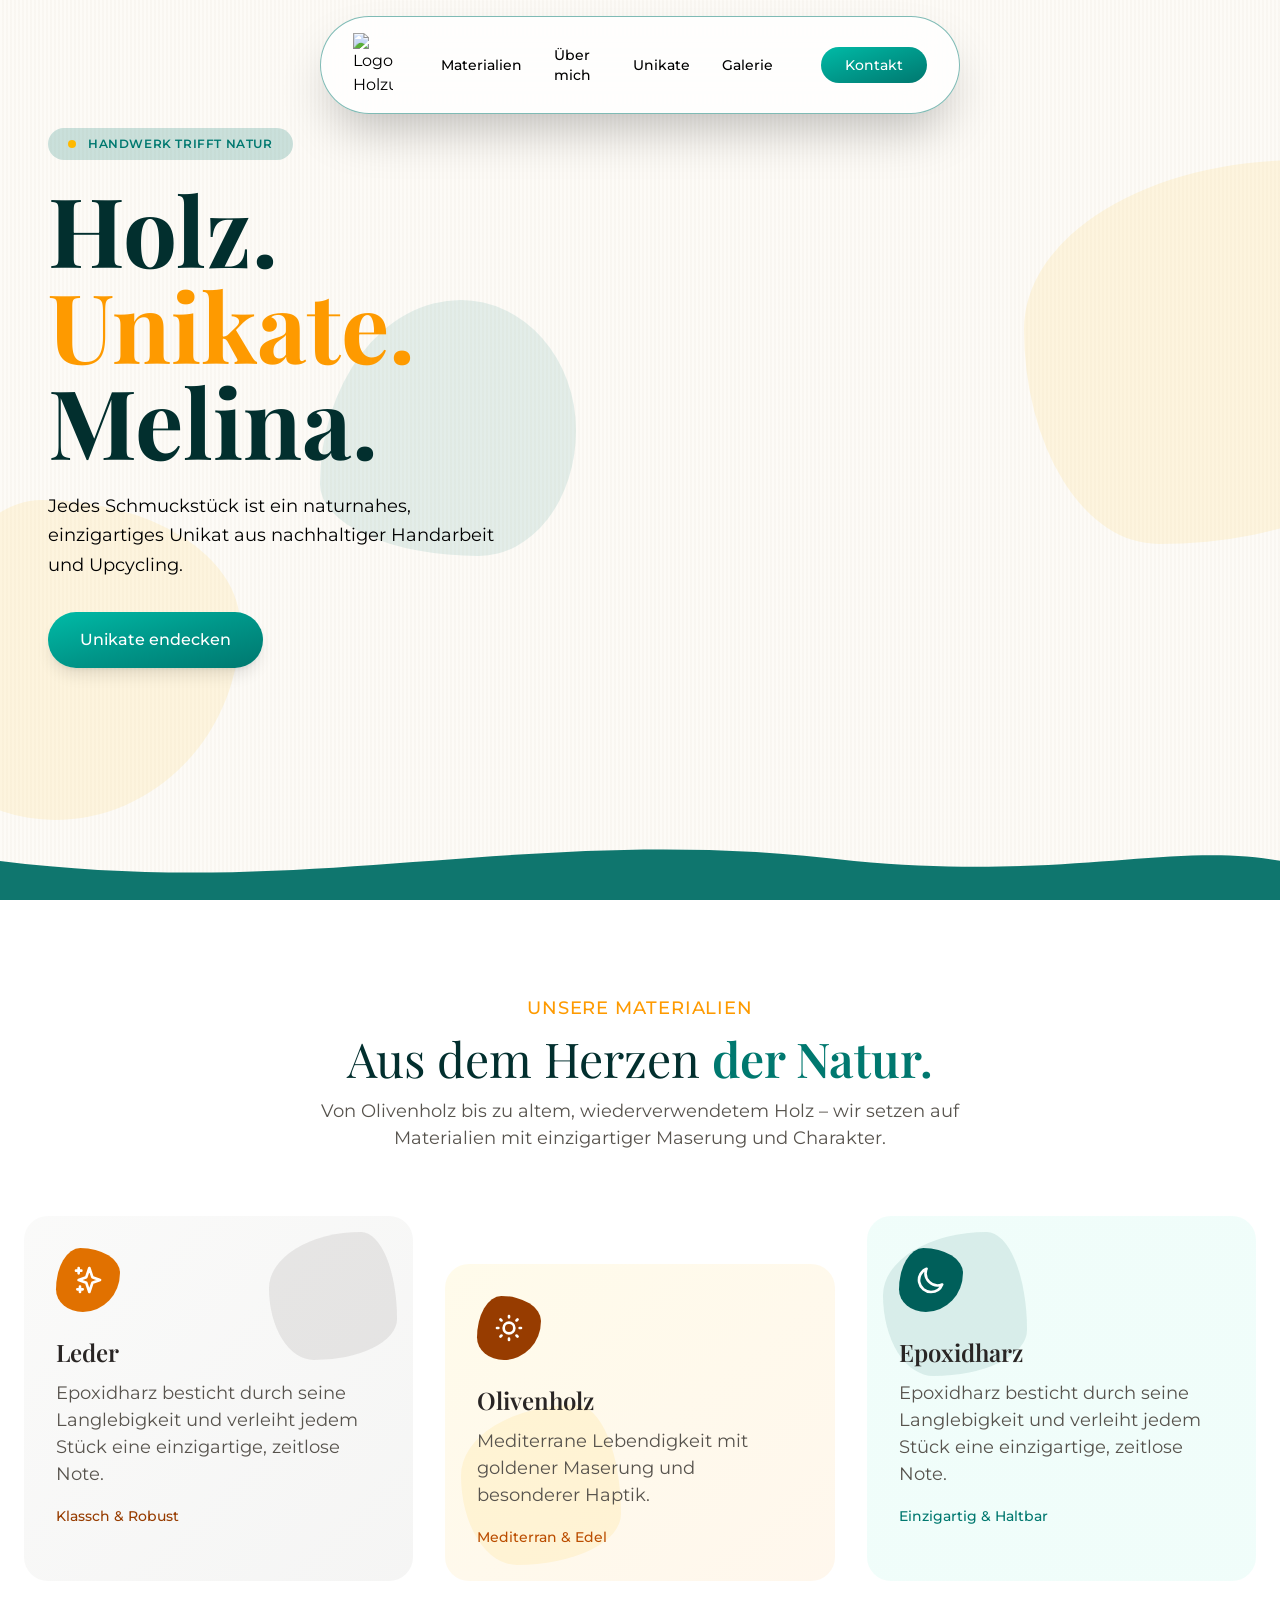
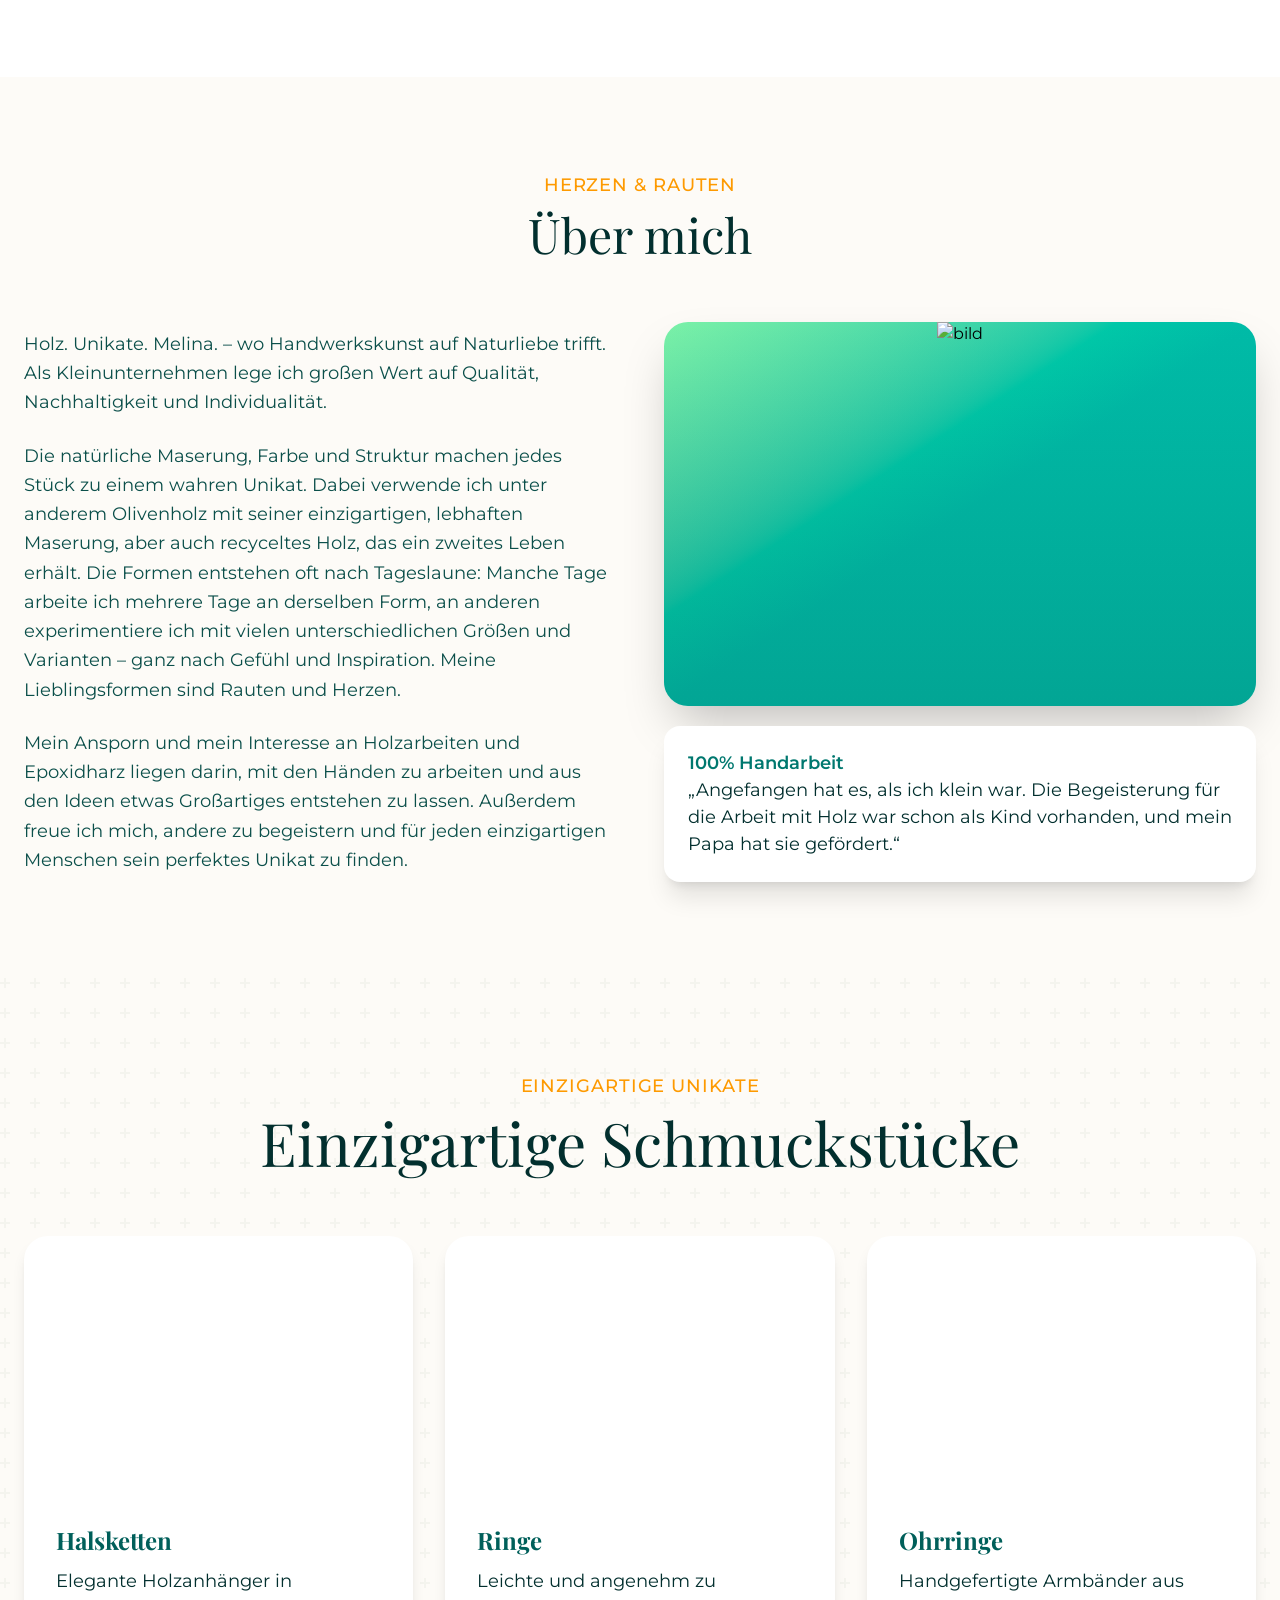
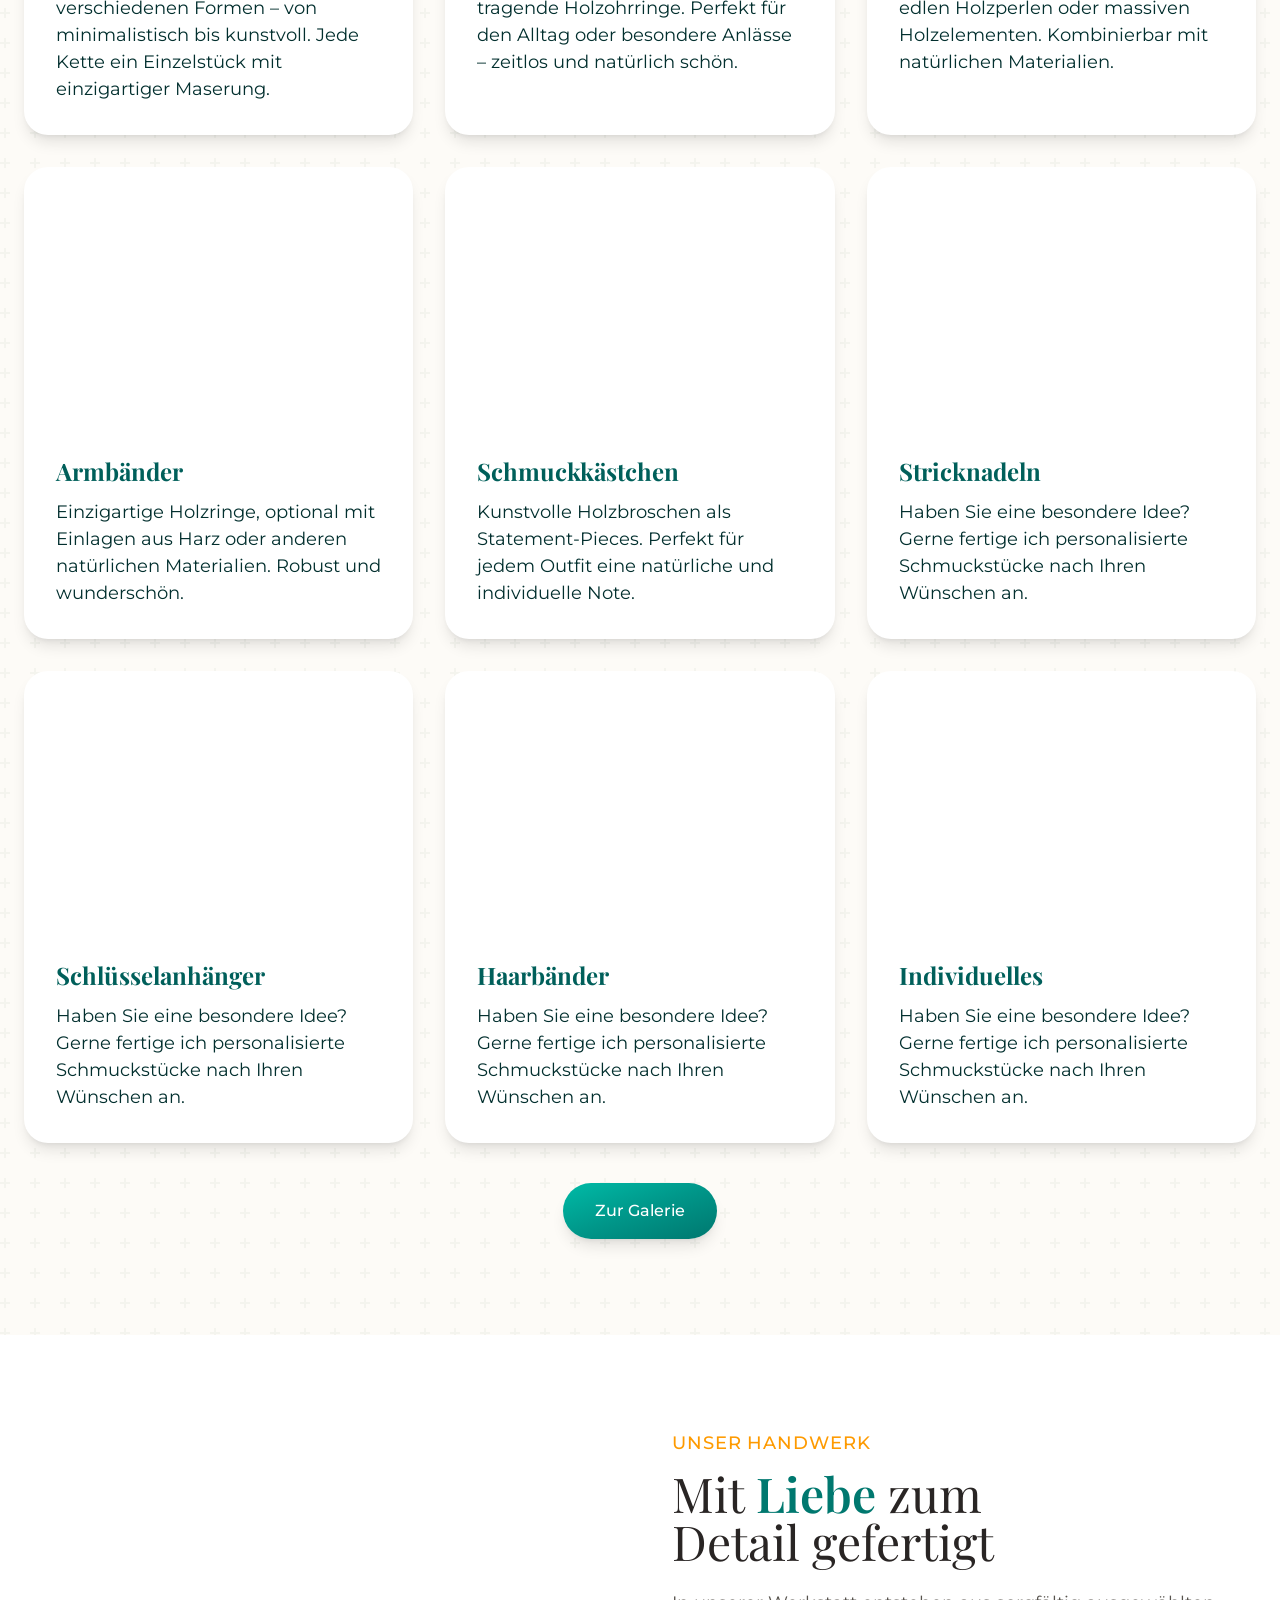
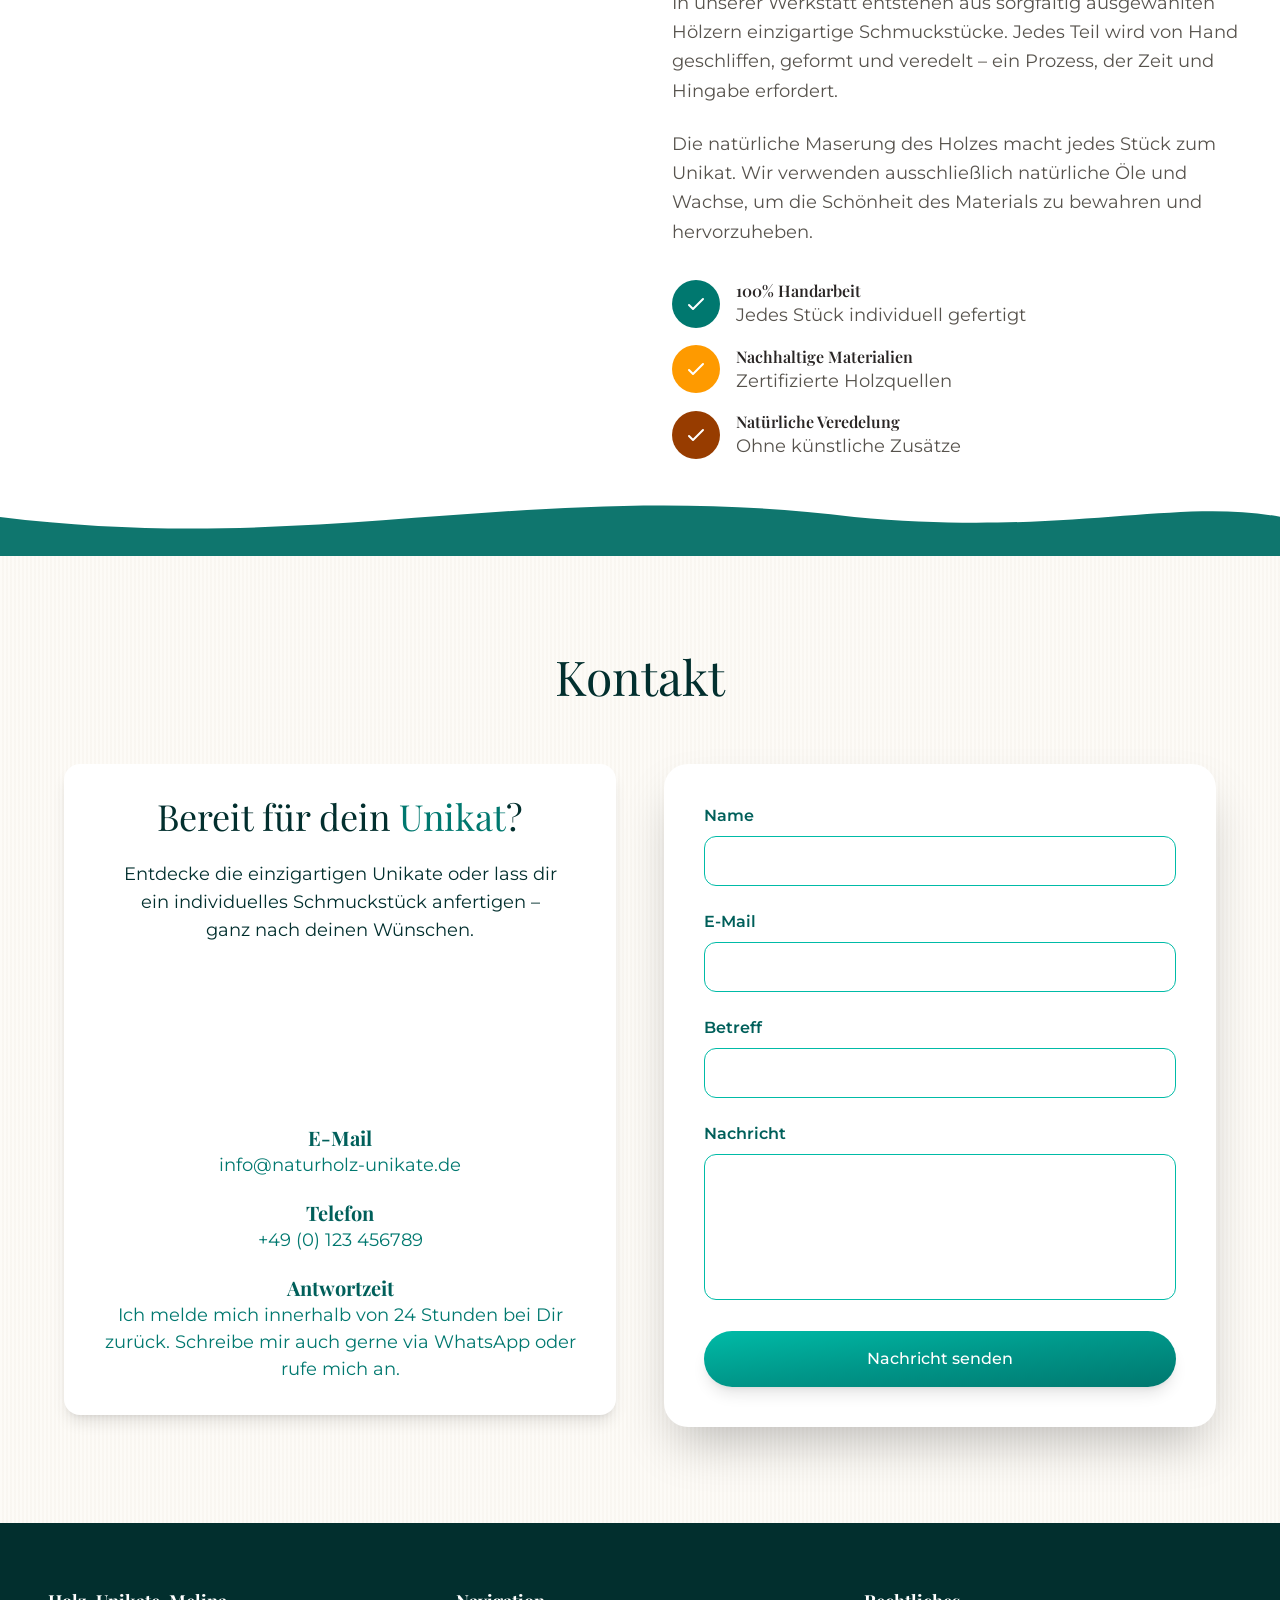
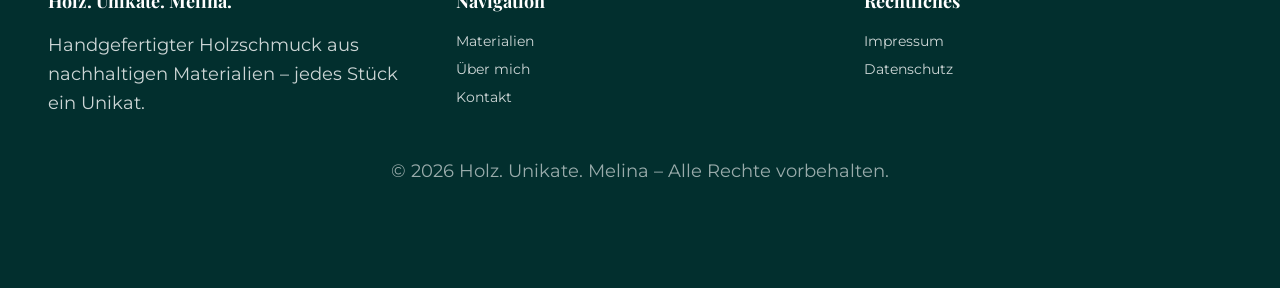
==== commit 7308f6cc: "added gallery page" ====
--- a/www/frontend/index.html
+++ b/www/frontend/index.html
@@ -38,6 +38,9 @@
             >
             <a href="#products" class="hover:text-teal-700 transition-colors"
               >Unikate</a
+            >
+            <a href="gallery.html" class="hover:text-teal-700 transition-colors"
+              >Galerie</a
             >
           </div>
 
@@ -363,7 +366,11 @@
             <div
               class="relative flex justify-center items-center h-64 overflow-hidden"
             >
-              <img src="./src/images/MEL_-217.jpg" alt="" class="items-end" />
+              <img
+                src="./src/images/MEL_-217.jpg"
+                alt=""
+                class="items-end zoomable cursor-pointer"
+              />
             </div>
             <div class="p-8">
               <h3 class="mb-3 font-bold text-teal-800 text-2xl">Halsketten</h3>
@@ -385,7 +392,7 @@
               <img
                 src="./src/images/MEL_0-215-b.jpg"
                 alt=""
-                class="items-center"
+                class="items-center zoomable cursor-pointer"
               />
             </div>
             <div class="p-8">
@@ -407,7 +414,7 @@
               <img
                 src="./src/images/MEL_-226.jpg"
                 alt=""
-                class="items-center"
+                class="items-center zoomable cursor-pointer"
               />
               <div class="absolute inset-0 transition-colors"></div>
             </div>
@@ -430,7 +437,7 @@
               <img
                 src="./src/images/MEL_0-62-b.jpg"
                 alt=""
-                class="items-center"
+                class="items-center zoomable cursor-pointer"
               />
               <div class="absolute inset-0 transition-colors"></div>
             </div>
@@ -453,7 +460,7 @@
               <img
                 src="./src/images/MEL_0-122.jpg"
                 alt=""
-                class="items-center"
+                class="items-center zoomable cursor-pointer"
               />
               <div class="absolute inset-0 transition-colors"></div>
             </div>
@@ -478,7 +485,7 @@
               <img
                 src="./src/images/MEL_-260.jpg"
                 alt=""
-                class="items-center"
+                class="items-center zoomable cursor-pointer"
               />
               <div class="absolute inset-0 transition-colors"></div>
             </div>
@@ -502,7 +509,7 @@
               <img
                 src="./src/images/MEL_-125-b.jpg"
                 alt=""
-                class="justify-end items-end"
+                class="justify-end items-end zoomable cursor-pointer"
               />
               <div class="absolute inset-0 transition-colors"></div>
             </div>
@@ -523,7 +530,11 @@
             <div
               class="relative flex justify-center items-center h-64 overflow-hidden"
             >
-              <img src="./src/images/MEL_-16.jpg" alt="" class="items-center" />
+              <img
+                src="./src/images/MEL_-16.jpg"
+                alt=""
+                class="items-center zoomable cursor-pointer"
+              />
               <div class="absolute inset-0 transition-colors"></div>
             </div>
             <div class="p-8">
@@ -541,7 +552,11 @@
             <div
               class="relative flex justify-center items-center h-64 overflow-hidden"
             >
-              <img src="./src/images/MEL_-224.jpg" alt="" />
+              <img
+                src="./src/images/MEL_-224.jpg"
+                alt=""
+                class="zoomable cursor-pointer"
+              />
               <div class="absolute inset-0 transition-colors"></div>
             </div>
             <div class="p-8">
@@ -565,6 +580,26 @@
         </div>
       </div>
     </section>
+    <!-- Image Modal -->
+    <div
+      id="imageModal"
+      class="fixed inset-0 bg-black/50 hidden justify-center items-center p-24 z-40"
+    >
+      <div class="relative max-w-3xl w-full">
+        <button
+          id="closeModal"
+          class="absolute -top-4 -right-4 bg-white rounded-full p-2 shadow hover:bg-gray-200 transition"
+        >
+          ✕
+        </button>
+        <img
+          id="modalImage"
+          src=""
+          alt="Großansicht"
+          class="rounded-2xl shadow-lg"
+        />
+      </div>
+    </div>
 
     <!-- Storytelling  -->
     <section class="relative bg-white py-24 overflow-hidden">
@@ -696,7 +731,7 @@
           </div>
         </div>
       </div>
-            <!-- Curve Divider -->
+      <!-- Curve Divider -->
       <div class="z-40 relative curve-divider">
         <svg viewBox="0 0 1200 80" fill="none" preserveAspectRatio="none">
           <path
@@ -710,9 +745,7 @@
     <!-- Kontakt -->
     <section id="contact" class="px-6 py-24 overflow-hidden grain-texture">
       <div class="mx-auto max-w-6xl">
-        <h2
-          class="mb-16 text-teal-950 text-4xl md:text-5xl text-center"
-        >
+        <h2 class="mb-16 text-teal-950 text-4xl md:text-5xl text-center">
           Kontakt
         </h2>
 
@@ -736,26 +769,28 @@
                 ></div>
               </div>
               <div class="flex items-center h-32 overflow-hidden">
-                <img src="./src/images/MEL_0-226.jpg" alt="" >
-              </div>
-                <div class="flex flex-col items-center">
-                  <h3 class="mt-5 font-bold text-teal-800 text-xl">E-Mail</h3>
-                  <p class="text-teal-700 text-center">info@naturholz-unikate.de</p>
-                </div>
-
-                <div class="flex flex-col items-center">
-                  <h3 class="mt-5 font-bold text-teal-800 text-xl">Telefon</h3>
-                  <p class="text-teal-700 text-center">+49 (0) 123 456789</p>
-                </div>
-
-
-                <div class="flex flex-col items-center">
-                  <h3 class="mt-5 font-bold text-teal-800 text-xl">
-                    Antwortzeit
-                  </h3>
-                  <p class="text-teal-700 text-center">
-                    Ich melde mich innerhalb von 24 Stunden bei Dir zurück. Schreibe mir auch gerne via WhatsApp oder rufe mich an.
-                  </p>
+                <img src="./src/images/MEL_0-226.jpg" alt="" />
+              </div>
+              <div class="flex flex-col items-center">
+                <h3 class="mt-5 font-bold text-teal-800 text-xl">E-Mail</h3>
+                <p class="text-teal-700 text-center">
+                  info@naturholz-unikate.de
+                </p>
+              </div>
+
+              <div class="flex flex-col items-center">
+                <h3 class="mt-5 font-bold text-teal-800 text-xl">Telefon</h3>
+                <p class="text-teal-700 text-center">+49 (0) 123 456789</p>
+              </div>
+
+              <div class="flex flex-col items-center">
+                <h3 class="mt-5 font-bold text-teal-800 text-xl">
+                  Antwortzeit
+                </h3>
+                <p class="text-teal-700 text-center">
+                  Ich melde mich innerhalb von 24 Stunden bei Dir zurück.
+                  Schreibe mir auch gerne via WhatsApp oder rufe mich an.
+                </p>
               </div>
             </div>
           </div>
@@ -849,26 +884,17 @@
       </div>
 
       <div class="mt-10 text-white/60 text-sm text-center">
-         <p class="mb-10 text-center">
-          © <span id="year"></span> Holz. Unikate. Melina – Alle Rechte vorbehalten.
+        <p class="mb-10 text-center">
+          © <span id="year"></span> Holz. Unikate. Melina – Alle Rechte
+          vorbehalten.
         </p>
       </div>
     </footer>
+
+    <!-- SCRIPTS -->
     <script src="./src/js/footer.js"></script>
     <script src="./src/js/smoothscroll.js"></script>
-    <script>
-      // Form submission
-      document
-        .getElementById("contact-form")
-        .addEventListener("submit", function (e) {
-          e.preventDefault();
-          alert(
-            "Vielen Dank für Ihre Nachricht! 🌿 Ich werde mich zeitnah bei Ihnen melden."
-          );
-          this.reset();
-        });
-    </script>
+    <script src="./src/js/imagemodal.js"></script>
+    <script src="./src/js/contact.js"></script>
   </body>
 </html>
-  </body>
-</html>
